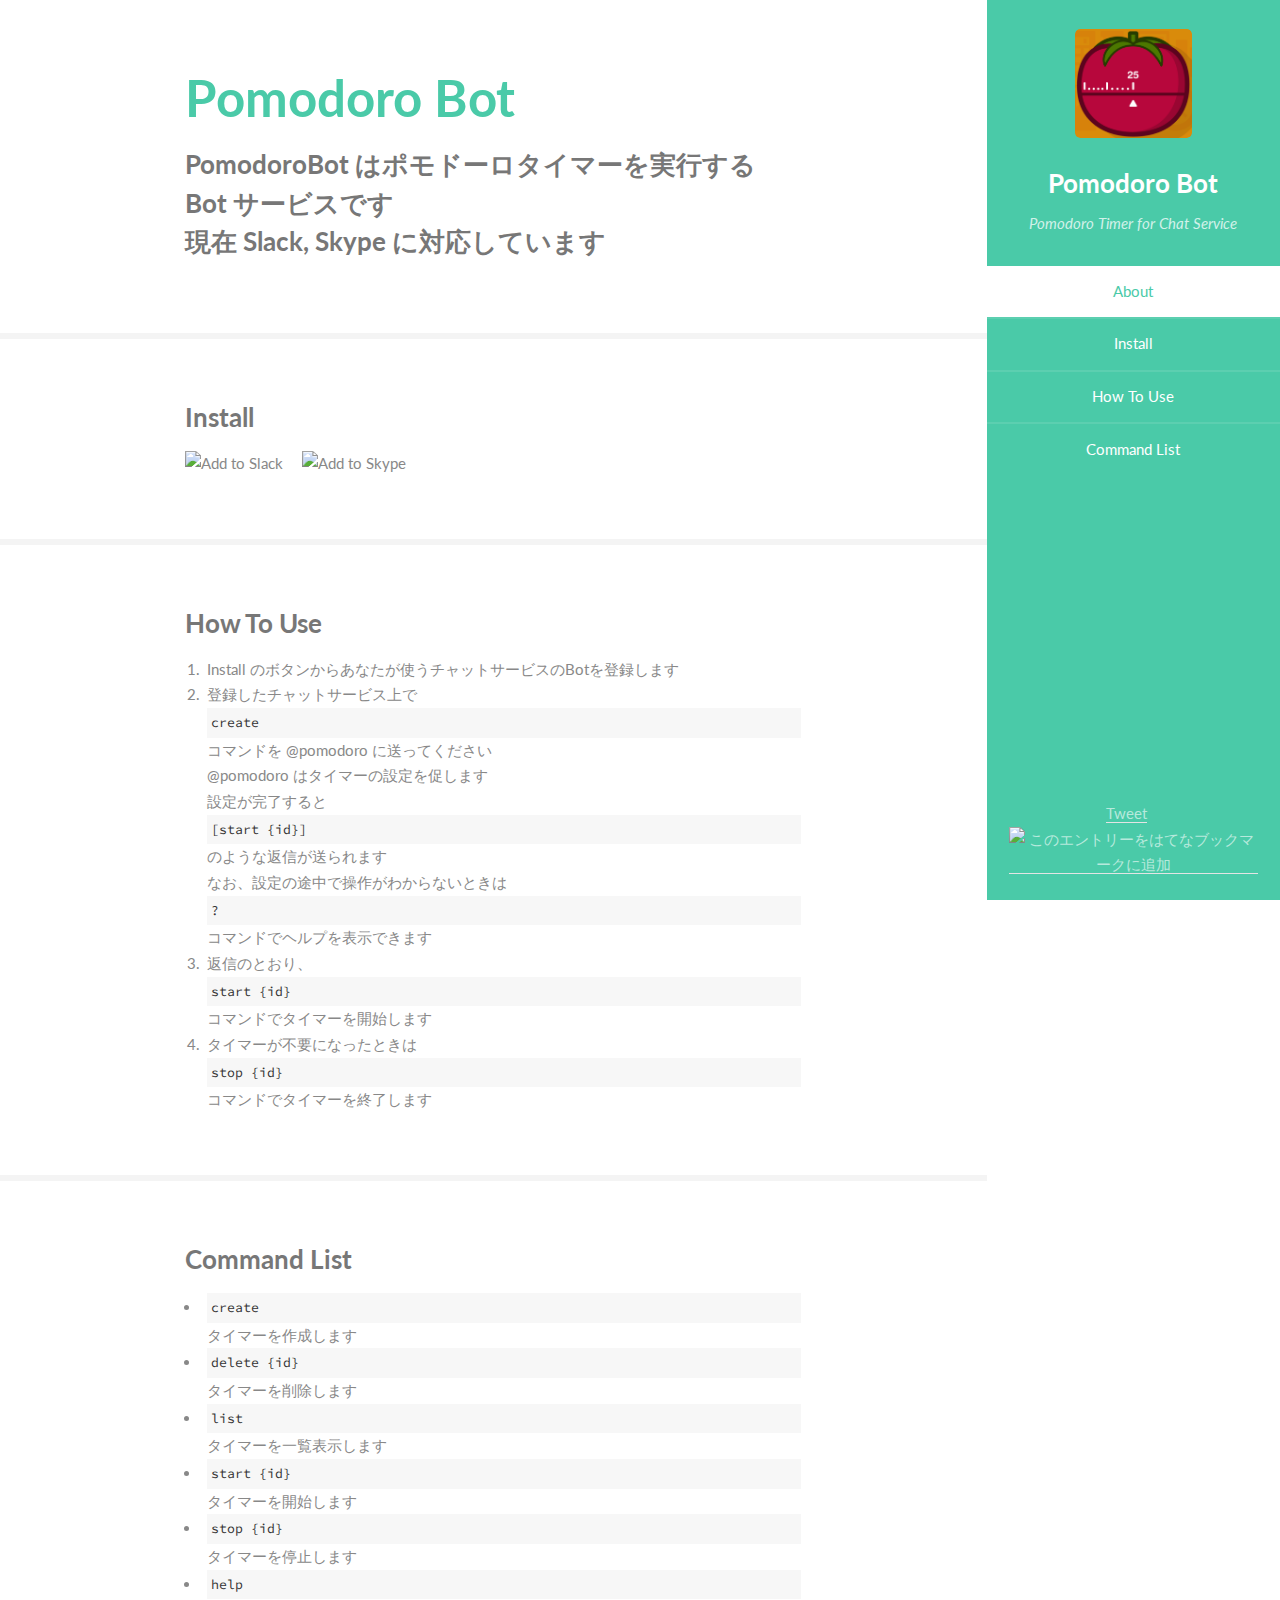
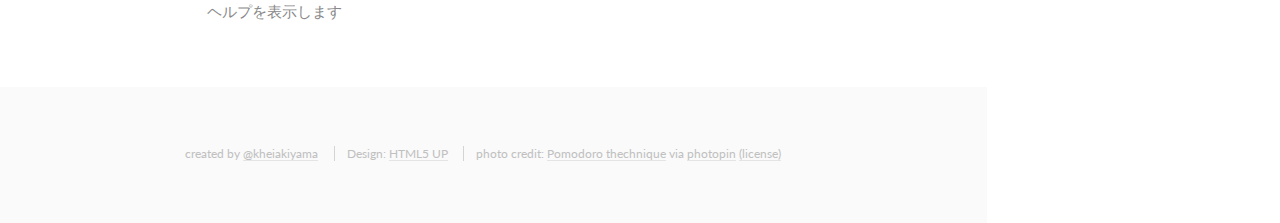
==== index.htm @ 01a27343 "GitHubPage でサービスのホスティングができるようにした" ====
﻿<!DOCTYPE HTML>
<!--
    Read Only by HTML5 UP
    html5up.net | @n33co
    Free for personal and commercial use under the CCA 3.0 license (html5up.net/license)
-->
<html>
<head>
    <title>Pomodoro Bot</title>
    <meta charset="utf-8" />
    <meta name="viewport" content="width=device-width, initial-scale=1" />
    <!--[if lte IE 8]><script src="assets/js/ie/html5shiv.js"></script><![endif]-->
    <link rel="stylesheet" href="assets/css/main.css" />
    <!--[if lte IE 8]><link rel="stylesheet" href="assets/css/ie8.css" /><![endif]-->
</head>
<body>

    <!-- Header -->
    <section id="header">
        <header>
            <span class="image avatar"><img src="assets/images/pomodoro-logo.png" alt="" /></span>
            <h1 id="logo"><a href="#">Pomodoro Bot</a></h1>
            <p>Pomodoro Timer for Chat Service</p>
        </header>
        <nav id="nav">
            <ul>
                <li><a href="#one" class="active">About</a></li>
                <li><a href="#two">Install</a></li>
                <li><a href="#three">How To Use</a></li>
                <li><a href="#four">Command List</a></li>
            </ul>
        </nav>
        <footer>
            <ul class="icons">
                <li><a class="twitter-share-button" href="https://twitter.com/share" data-dnt="true">Tweet</a></li>
                <li><a href="http://b.hatena.ne.jp/entry/https://pomodorobot.azurewebsites.net" class="hatena-bookmark-button" data-hatena-bookmark-title="PomodoroBot" data-hatena-bookmark-layout="standard-noballoon" data-hatena-bookmark-lang="ja" title="このエントリーをはてなブックマークに追加"><img src="https://b.st-hatena.com/images/entry-button/button-only@2x.png" alt="このエントリーをはてなブックマークに追加" width="20" height="20" style="border: none;" /></a><script type="text/javascript" src="https://b.st-hatena.com/js/bookmark_button.js" charset="utf-8" async="async"></script></li>
            </ul>
        </footer>
    </section>

    <!-- Wrapper -->
    <div id="wrapper">

        <!-- Main -->
        <div id="main">

            <section id="one">
                <div class="container">
                    <header class="major">
                        <h2>Pomodoro Bot</h2>
                        <p>
                            PomodoroBot はポモドーロタイマーを実行する Bot サービスです<br />
                            現在 Slack, Skype に対応しています
                        </p>
                    </header>
                </div>
            </section>

            <section id="two">
                <div class="container">
                    <h3>Install</h3>
                    <ul id="bots" class="icons">
                        <li><a href="https://slack.com/oauth/authorize?scope=incoming-webhook,bot&client_id=11135465285.38793416167"><img id="slack_button" alt="Add to Slack" height="40" width="139" src="https://platform.slack-edge.com/img/add_to_slack.png" srcset="https://platform.slack-edge.com/img/add_to_slack.png 1x, https://platform.slack-edge.com/img/add_to_slack@2x.png 2x" /></a></li>
                        <li><a href="https://join.skype.com/bot/8885f71b-06c6-40ee-bc59-6ccdcfa93bd6" target="_blank"><img id="skype_button" alt="Add to Skype" src="https://dev.botframework.com/Client/Images/Add-To-Skype-Buttons.png"></a></li>
                    </ul>
                </div>
             </section>
                    
            <section id="three">
                <div class="container">
                    <h3>How To Use</h3>
                    <ol>
                        <li>
                            Install のボタンからあなたが使うチャットサービスのBotを登録します<br />
                        </li>
                        <li>
                            登録したチャットサービス上で <pre>create</pre> コマンドを @pomodoro に送ってください<br />
                            @pomodoro はタイマーの設定を促します<br />
                            設定が完了すると<pre>[start {id}]</pre>のような返信が送られます<br />
                            なお、設定の途中で操作がわからないときは <pre>?</pre> コマンドでヘルプを表示できます<br />
                        </li>
                        <li>
                            返信のとおり、<pre>start {id}</pre>コマンドでタイマーを開始します<br />
                        </li>
                        <li>
                            タイマーが不要になったときは <pre>stop {id}</pre>コマンドでタイマーを終了します<br />
                        </li>
                    </ol>
                </div>
            </section>

                <section id="four">
                    <div class="container">
                        <h3>Command List</h3>
                        <ul>
                            <li>
                                <pre>create</pre>タイマーを作成します<br />
                            </li>
                            <li>
                                <pre>delete {id}</pre>タイマーを削除します<br />
                            </li>
                            <li>
                                <pre>list</pre>タイマーを一覧表示します<br />
                            </li>
                            <li>
                                <pre>start {id}</pre>タイマーを開始します<br />
                            </li>
                            <li>
                                <pre>stop {id}</pre>タイマーを停止します<br />
                            </li>
                            <li>
                                <pre>help</pre>ヘルプを表示します<br />
                            </li>
                        </ul>
                    </div>
                </section>
            </div>

            <!-- Footer -->
            <section id="footer">
                <div class="container">
                    <ul class="copyright">
                        <li>created by <a href="https://twitter.com/kheiakiyama" target="_blank">@kheiakiyama</a></li>
                        <li>Design: <a href="http://html5up.net">HTML5 UP</a></li>
                        <li>photo credit: <a href="http://www.flickr.com/photos/98710001@N06/14652166615">Pomodoro thechnique</a> via <a href="http://photopin.com">photopin</a> <a href="https://creativecommons.org/licenses/by-nc-sa/2.0/">(license)</a></li>
                    </ul>
                </div>
            </section>

        </div>
    <div id="fb-root"></div>
    <!-- Scripts -->
    <script src="assets/js/jquery.min.js"></script>
    <script src="assets/js/jquery.scrollzer.min.js"></script>
    <script src="assets/js/jquery.scrolly.min.js"></script>
    <script src="assets/js/skel.min.js"></script>
    <script src="assets/js/util.js"></script>
    <!--[if lte IE 8]><script src="assets/js/ie/respond.min.js"></script><![endif]-->
    <script src="assets/js/main.js"></script>
    <script>
window.twttr=(function(d,s,id){var js,fjs=d.getElementsByTagName(s)[0],t=window.twttr||{};if(d.getElementById(id))return;js=d.createElement(s);js.id=id;js.src="https://platform.twitter.com/widgets.js";fjs.parentNode.insertBefore(js,fjs);t._e=[];t.ready=function(f){t._e.push(f);};return t;}(document,"script","twitter-wjs"));
    </script>
</body>
</html>
---- assets/css/main.css ----
@import url("font-awesome.min.css");
@import url("http://fonts.googleapis.com/css?family=Lato:400,400italic,700,700italic|Source+Code+Pro:400");

/*
	Read Only by HTML5 UP
	html5up.net | @n33co
	Free for personal and commercial use under the CCA 3.0 license (html5up.net/license)
*/

/* Reset */

	html, body, div, span, applet, object, iframe, h1, h2, h3, h4, h5, h6, p, blockquote, pre, a, abbr, acronym, address, big, cite, code, del, dfn, em, img, ins, kbd, q, s, samp, small, strike, strong, sub, sup, tt, var, b, u, i, center, dl, dt, dd, ol, ul, li, fieldset, form, label, legend, table, caption, tbody, tfoot, thead, tr, th, td, article, aside, canvas, details, embed, figure, figcaption, footer, header, hgroup, menu, nav, output, ruby, section, summary, time, mark, audio, video {
		margin: 0;
		padding: 0;
		border: 0;
		font-size: 100%;
		font: inherit;
		vertical-align: baseline;
	}

	article, aside, details, figcaption, figure, footer, header, hgroup, menu, nav, section {
		display: block;
	}

	body {
		line-height: 1;
	}

	ol, ul {
		list-style: none;
	}

	blockquote, q {
		quotes: none;
	}

	blockquote:before, blockquote:after, q:before, q:after {
		content: '';
		content: none;
	}

	table {
		border-collapse: collapse;
		border-spacing: 0;
	}

	body {
		-webkit-text-size-adjust: none;
	}

/* Box Model */

	*, *:before, *:after {
		-moz-box-sizing: border-box;
		-webkit-box-sizing: border-box;
		box-sizing: border-box;
	}

/* Containers */

	.container {
		margin-left: auto;
		margin-right: auto;
	}

	.container.\31 25\25 {
		width: 100%;
		max-width: 56.25em;
		min-width: 45em;
	}

	.container.\37 5\25 {
		width: 33.75em;
	}

	.container.\35 0\25 {
		width: 22.5em;
	}

	.container.\32 5\25 {
		width: 11.25em;
	}

	.container {
		width: 45em;
	}

	@media screen and (max-width: 1680px) {

		.container.\31 25\25 {
			width: 100%;
			max-width: 56.25em;
			min-width: 45em;
		}

		.container.\37 5\25 {
			width: 33.75em;
		}

		.container.\35 0\25 {
			width: 22.5em;
		}

		.container.\32 5\25 {
			width: 11.25em;
		}

		.container {
			width: 45em;
		}

	}

	@media screen and (max-width: 1280px) {

		.container.\31 25\25 {
			width: 100%;
			max-width: 52.5em;
			min-width: 42em;
		}

		.container.\37 5\25 {
			width: 31.5em;
		}

		.container.\35 0\25 {
			width: 21em;
		}

		.container.\32 5\25 {
			width: 10.5em;
		}

		.container {
			width: 42em;
		}

	}

	@media screen and (max-width: 1024px) {

		.container.\31 25\25 {
			width: 100%;
			max-width: 106.25%;
			min-width: 85%;
		}

		.container.\37 5\25 {
			width: 63.75%;
		}

		.container.\35 0\25 {
			width: 42.5%;
		}

		.container.\32 5\25 {
			width: 21.25%;
		}

		.container {
			width: 85% !important;
		}

	}

	@media screen and (max-width: 736px) {

		.container.\31 25\25 {
			width: 100%;
			max-width: 112.5%;
			min-width: 90%;
		}

		.container.\37 5\25 {
			width: 67.5%;
		}

		.container.\35 0\25 {
			width: 45%;
		}

		.container.\32 5\25 {
			width: 22.5%;
		}

		.container {
			width: 90% !important;
		}

	}

	@media screen and (max-width: 480px) {

		.container.\31 25\25 {
			width: 100%;
			max-width: 112.5%;
			min-width: 90%;
		}

		.container.\37 5\25 {
			width: 67.5%;
		}

		.container.\35 0\25 {
			width: 45%;
		}

		.container.\32 5\25 {
			width: 22.5%;
		}

		.container {
			width: 90% !important;
		}

	}

/* Grid */

	.row {
		border-bottom: solid 1px transparent;
		-moz-box-sizing: border-box;
		-webkit-box-sizing: border-box;
		box-sizing: border-box;
	}

	.row > * {
		float: left;
		-moz-box-sizing: border-box;
		-webkit-box-sizing: border-box;
		box-sizing: border-box;
	}

	.row:after, .row:before {
		content: '';
		display: block;
		clear: both;
		height: 0;
	}

	.row.uniform > * > :first-child {
		margin-top: 0;
	}

	.row.uniform > * > :last-child {
		margin-bottom: 0;
	}

	.row.\30 \25 > * {
		padding: 0 0 0 0em;
	}

	.row.\30 \25 {
		margin: 0 0 -1px 0em;
	}

	.row.uniform.\30 \25 > * {
		padding: 0em 0 0 0em;
	}

	.row.uniform.\30 \25 {
		margin: 0em 0 -1px 0em;
	}

	.row > * {
		padding: 0 0 0 2em;
	}

	.row {
		margin: 0 0 -1px -2em;
	}

	.row.uniform > * {
		padding: 2em 0 0 2em;
	}

	.row.uniform {
		margin: -2em 0 -1px -2em;
	}

	.row.\32 00\25 > * {
		padding: 0 0 0 4em;
	}

	.row.\32 00\25 {
		margin: 0 0 -1px -4em;
	}

	.row.uniform.\32 00\25 > * {
		padding: 4em 0 0 4em;
	}

	.row.uniform.\32 00\25 {
		margin: -4em 0 -1px -4em;
	}

	.row.\31 50\25 > * {
		padding: 0 0 0 3em;
	}

	.row.\31 50\25 {
		margin: 0 0 -1px -3em;
	}

	.row.uniform.\31 50\25 > * {
		padding: 3em 0 0 3em;
	}

	.row.uniform.\31 50\25 {
		margin: -3em 0 -1px -3em;
	}

	.row.\35 0\25 > * {
		padding: 0 0 0 1em;
	}

	.row.\35 0\25 {
		margin: 0 0 -1px -1em;
	}

	.row.uniform.\35 0\25 > * {
		padding: 1em 0 0 1em;
	}

	.row.uniform.\35 0\25 {
		margin: -1em 0 -1px -1em;
	}

	.row.\32 5\25 > * {
		padding: 0 0 0 0.5em;
	}

	.row.\32 5\25 {
		margin: 0 0 -1px -0.5em;
	}

	.row.uniform.\32 5\25 > * {
		padding: 0.5em 0 0 0.5em;
	}

	.row.uniform.\32 5\25 {
		margin: -0.5em 0 -1px -0.5em;
	}

	.\31 2u, .\31 2u\24 {
		width: 100%;
		clear: none;
		margin-left: 0;
	}

	.\31 1u, .\31 1u\24 {
		width: 91.6666666667%;
		clear: none;
		margin-left: 0;
	}

	.\31 0u, .\31 0u\24 {
		width: 83.3333333333%;
		clear: none;
		margin-left: 0;
	}

	.\39 u, .\39 u\24 {
		width: 75%;
		clear: none;
		margin-left: 0;
	}

	.\38 u, .\38 u\24 {
		width: 66.6666666667%;
		clear: none;
		margin-left: 0;
	}

	.\37 u, .\37 u\24 {
		width: 58.3333333333%;
		clear: none;
		margin-left: 0;
	}

	.\36 u, .\36 u\24 {
		width: 50%;
		clear: none;
		margin-left: 0;
	}

	.\35 u, .\35 u\24 {
		width: 41.6666666667%;
		clear: none;
		margin-left: 0;
	}

	.\34 u, .\34 u\24 {
		width: 33.3333333333%;
		clear: none;
		margin-left: 0;
	}

	.\33 u, .\33 u\24 {
		width: 25%;
		clear: none;
		margin-left: 0;
	}

	.\32 u, .\32 u\24 {
		width: 16.6666666667%;
		clear: none;
		margin-left: 0;
	}

	.\31 u, .\31 u\24 {
		width: 8.3333333333%;
		clear: none;
		margin-left: 0;
	}

	.\31 2u\24 + *,
	.\31 1u\24 + *,
	.\31 0u\24 + *,
	.\39 u\24 + *,
	.\38 u\24 + *,
	.\37 u\24 + *,
	.\36 u\24 + *,
	.\35 u\24 + *,
	.\34 u\24 + *,
	.\33 u\24 + *,
	.\32 u\24 + *,
	.\31 u\24 + * {
		clear: left;
	}

	.\-11u {
		margin-left: 91.66667%;
	}

	.\-10u {
		margin-left: 83.33333%;
	}

	.\-9u {
		margin-left: 75%;
	}

	.\-8u {
		margin-left: 66.66667%;
	}

	.\-7u {
		margin-left: 58.33333%;
	}

	.\-6u {
		margin-left: 50%;
	}

	.\-5u {
		margin-left: 41.66667%;
	}

	.\-4u {
		margin-left: 33.33333%;
	}

	.\-3u {
		margin-left: 25%;
	}

	.\-2u {
		margin-left: 16.66667%;
	}

	.\-1u {
		margin-left: 8.33333%;
	}

	@media screen and (max-width: 1680px) {

		.row > * {
			padding: 0 0 0 2em;
		}

		.row {
			margin: 0 0 -1px -2em;
		}

		.row.uniform > * {
			padding: 2em 0 0 2em;
		}

		.row.uniform {
			margin: -2em 0 -1px -2em;
		}

		.row.\32 00\25 > * {
			padding: 0 0 0 4em;
		}

		.row.\32 00\25 {
			margin: 0 0 -1px -4em;
		}

		.row.uniform.\32 00\25 > * {
			padding: 4em 0 0 4em;
		}

		.row.uniform.\32 00\25 {
			margin: -4em 0 -1px -4em;
		}

		.row.\31 50\25 > * {
			padding: 0 0 0 3em;
		}

		.row.\31 50\25 {
			margin: 0 0 -1px -3em;
		}

		.row.uniform.\31 50\25 > * {
			padding: 3em 0 0 3em;
		}

		.row.uniform.\31 50\25 {
			margin: -3em 0 -1px -3em;
		}

		.row.\35 0\25 > * {
			padding: 0 0 0 1em;
		}

		.row.\35 0\25 {
			margin: 0 0 -1px -1em;
		}

		.row.uniform.\35 0\25 > * {
			padding: 1em 0 0 1em;
		}

		.row.uniform.\35 0\25 {
			margin: -1em 0 -1px -1em;
		}

		.row.\32 5\25 > * {
			padding: 0 0 0 0.5em;
		}

		.row.\32 5\25 {
			margin: 0 0 -1px -0.5em;
		}

		.row.uniform.\32 5\25 > * {
			padding: 0.5em 0 0 0.5em;
		}

		.row.uniform.\32 5\25 {
			margin: -0.5em 0 -1px -0.5em;
		}

		.\31 2u\28xlarge\29, .\31 2u\24\28xlarge\29 {
			width: 100%;
			clear: none;
			margin-left: 0;
		}

		.\31 1u\28xlarge\29, .\31 1u\24\28xlarge\29 {
			width: 91.6666666667%;
			clear: none;
			margin-left: 0;
		}

		.\31 0u\28xlarge\29, .\31 0u\24\28xlarge\29 {
			width: 83.3333333333%;
			clear: none;
			margin-left: 0;
		}

		.\39 u\28xlarge\29, .\39 u\24\28xlarge\29 {
			width: 75%;
			clear: none;
			margin-left: 0;
		}

		.\38 u\28xlarge\29, .\38 u\24\28xlarge\29 {
			width: 66.6666666667%;
			clear: none;
			margin-left: 0;
		}

		.\37 u\28xlarge\29, .\37 u\24\28xlarge\29 {
			width: 58.3333333333%;
			clear: none;
			margin-left: 0;
		}

		.\36 u\28xlarge\29, .\36 u\24\28xlarge\29 {
			width: 50%;
			clear: none;
			margin-left: 0;
		}

		.\35 u\28xlarge\29, .\35 u\24\28xlarge\29 {
			width: 41.6666666667%;
			clear: none;
			margin-left: 0;
		}

		.\34 u\28xlarge\29, .\34 u\24\28xlarge\29 {
			width: 33.3333333333%;
			clear: none;
			margin-left: 0;
		}

		.\33 u\28xlarge\29, .\33 u\24\28xlarge\29 {
			width: 25%;
			clear: none;
			margin-left: 0;
		}

		.\32 u\28xlarge\29, .\32 u\24\28xlarge\29 {
			width: 16.6666666667%;
			clear: none;
			margin-left: 0;
		}

		.\31 u\28xlarge\29, .\31 u\24\28xlarge\29 {
			width: 8.3333333333%;
			clear: none;
			margin-left: 0;
		}

		.\31 2u\24\28xlarge\29 + *,
		.\31 1u\24\28xlarge\29 + *,
		.\31 0u\24\28xlarge\29 + *,
		.\39 u\24\28xlarge\29 + *,
		.\38 u\24\28xlarge\29 + *,
		.\37 u\24\28xlarge\29 + *,
		.\36 u\24\28xlarge\29 + *,
		.\35 u\24\28xlarge\29 + *,
		.\34 u\24\28xlarge\29 + *,
		.\33 u\24\28xlarge\29 + *,
		.\32 u\24\28xlarge\29 + *,
		.\31 u\24\28xlarge\29 + * {
			clear: left;
		}

		.\-11u\28xlarge\29 {
			margin-left: 91.66667%;
		}

		.\-10u\28xlarge\29 {
			margin-left: 83.33333%;
		}

		.\-9u\28xlarge\29 {
			margin-left: 75%;
		}

		.\-8u\28xlarge\29 {
			margin-left: 66.66667%;
		}

		.\-7u\28xlarge\29 {
			margin-left: 58.33333%;
		}

		.\-6u\28xlarge\29 {
			margin-left: 50%;
		}

		.\-5u\28xlarge\29 {
			margin-left: 41.66667%;
		}

		.\-4u\28xlarge\29 {
			margin-left: 33.33333%;
		}

		.\-3u\28xlarge\29 {
			margin-left: 25%;
		}

		.\-2u\28xlarge\29 {
			margin-left: 16.66667%;
		}

		.\-1u\28xlarge\29 {
			margin-left: 8.33333%;
		}

	}

	@media screen and (max-width: 1280px) {

		.row > * {
			padding: 0 0 0 1.5em;
		}

		.row {
			margin: 0 0 -1px -1.5em;
		}

		.row.uniform > * {
			padding: 1.5em 0 0 1.5em;
		}

		.row.uniform {
			margin: -1.5em 0 -1px -1.5em;
		}

		.row.\32 00\25 > * {
			padding: 0 0 0 3em;
		}

		.row.\32 00\25 {
			margin: 0 0 -1px -3em;
		}

		.row.uniform.\32 00\25 > * {
			padding: 3em 0 0 3em;
		}

		.row.uniform.\32 00\25 {
			margin: -3em 0 -1px -3em;
		}

		.row.\31 50\25 > * {
			padding: 0 0 0 2.25em;
		}

		.row.\31 50\25 {
			margin: 0 0 -1px -2.25em;
		}

		.row.uniform.\31 50\25 > * {
			padding: 2.25em 0 0 2.25em;
		}

		.row.uniform.\31 50\25 {
			margin: -2.25em 0 -1px -2.25em;
		}

		.row.\35 0\25 > * {
			padding: 0 0 0 0.75em;
		}

		.row.\35 0\25 {
			margin: 0 0 -1px -0.75em;
		}

		.row.uniform.\35 0\25 > * {
			padding: 0.75em 0 0 0.75em;
		}

		.row.uniform.\35 0\25 {
			margin: -0.75em 0 -1px -0.75em;
		}

		.row.\32 5\25 > * {
			padding: 0 0 0 0.375em;
		}

		.row.\32 5\25 {
			margin: 0 0 -1px -0.375em;
		}

		.row.uniform.\32 5\25 > * {
			padding: 0.375em 0 0 0.375em;
		}

		.row.uniform.\32 5\25 {
			margin: -0.375em 0 -1px -0.375em;
		}

		.\31 2u\28large\29, .\31 2u\24\28large\29 {
			width: 100%;
			clear: none;
			margin-left: 0;
		}

		.\31 1u\28large\29, .\31 1u\24\28large\29 {
			width: 91.6666666667%;
			clear: none;
			margin-left: 0;
		}

		.\31 0u\28large\29, .\31 0u\24\28large\29 {
			width: 83.3333333333%;
			clear: none;
			margin-left: 0;
		}

		.\39 u\28large\29, .\39 u\24\28large\29 {
			width: 75%;
			clear: none;
			margin-left: 0;
		}

		.\38 u\28large\29, .\38 u\24\28large\29 {
			width: 66.6666666667%;
			clear: none;
			margin-left: 0;
		}

		.\37 u\28large\29, .\37 u\24\28large\29 {
			width: 58.3333333333%;
			clear: none;
			margin-left: 0;
		}

		.\36 u\28large\29, .\36 u\24\28large\29 {
			width: 50%;
			clear: none;
			margin-left: 0;
		}

		.\35 u\28large\29, .\35 u\24\28large\29 {
			width: 41.6666666667%;
			clear: none;
			margin-left: 0;
		}

		.\34 u\28large\29, .\34 u\24\28large\29 {
			width: 33.3333333333%;
			clear: none;
			margin-left: 0;
		}

		.\33 u\28large\29, .\33 u\24\28large\29 {
			width: 25%;
			clear: none;
			margin-left: 0;
		}

		.\32 u\28large\29, .\32 u\24\28large\29 {
			width: 16.6666666667%;
			clear: none;
			margin-left: 0;
		}

		.\31 u\28large\29, .\31 u\24\28large\29 {
			width: 8.3333333333%;
			clear: none;
			margin-left: 0;
		}

		.\31 2u\24\28large\29 + *,
		.\31 1u\24\28large\29 + *,
		.\31 0u\24\28large\29 + *,
		.\39 u\24\28large\29 + *,
		.\38 u\24\28large\29 + *,
		.\37 u\24\28large\29 + *,
		.\36 u\24\28large\29 + *,
		.\35 u\24\28large\29 + *,
		.\34 u\24\28large\29 + *,
		.\33 u\24\28large\29 + *,
		.\32 u\24\28large\29 + *,
		.\31 u\24\28large\29 + * {
			clear: left;
		}

		.\-11u\28large\29 {
			margin-left: 91.66667%;
		}

		.\-10u\28large\29 {
			margin-left: 83.33333%;
		}

		.\-9u\28large\29 {
			margin-left: 75%;
		}

		.\-8u\28large\29 {
			margin-left: 66.66667%;
		}

		.\-7u\28large\29 {
			margin-left: 58.33333%;
		}

		.\-6u\28large\29 {
			margin-left: 50%;
		}

		.\-5u\28large\29 {
			margin-left: 41.66667%;
		}

		.\-4u\28large\29 {
			margin-left: 33.33333%;
		}

		.\-3u\28large\29 {
			margin-left: 25%;
		}

		.\-2u\28large\29 {
			margin-left: 16.66667%;
		}

		.\-1u\28large\29 {
			margin-left: 8.33333%;
		}

	}

	@media screen and (max-width: 1024px) {

		.row > * {
			padding: 0 0 0 1.5em;
		}

		.row {
			margin: 0 0 -1px -1.5em;
		}

		.row.uniform > * {
			padding: 1.5em 0 0 1.5em;
		}

		.row.uniform {
			margin: -1.5em 0 -1px -1.5em;
		}

		.row.\32 00\25 > * {
			padding: 0 0 0 3em;
		}

		.row.\32 00\25 {
			margin: 0 0 -1px -3em;
		}

		.row.uniform.\32 00\25 > * {
			padding: 3em 0 0 3em;
		}

		.row.uniform.\32 00\25 {
			margin: -3em 0 -1px -3em;
		}

		.row.\31 50\25 > * {
			padding: 0 0 0 2.25em;
		}

		.row.\31 50\25 {
			margin: 0 0 -1px -2.25em;
		}

		.row.uniform.\31 50\25 > * {
			padding: 2.25em 0 0 2.25em;
		}

		.row.uniform.\31 50\25 {
			margin: -2.25em 0 -1px -2.25em;
		}

		.row.\35 0\25 > * {
			padding: 0 0 0 0.75em;
		}

		.row.\35 0\25 {
			margin: 0 0 -1px -0.75em;
		}

		.row.uniform.\35 0\25 > * {
			padding: 0.75em 0 0 0.75em;
		}

		.row.uniform.\35 0\25 {
			margin: -0.75em 0 -1px -0.75em;
		}

		.row.\32 5\25 > * {
			padding: 0 0 0 0.375em;
		}

		.row.\32 5\25 {
			margin: 0 0 -1px -0.375em;
		}

		.row.uniform.\32 5\25 > * {
			padding: 0.375em 0 0 0.375em;
		}

		.row.uniform.\32 5\25 {
			margin: -0.375em 0 -1px -0.375em;
		}

		.\31 2u\28medium\29, .\31 2u\24\28medium\29 {
			width: 100%;
			clear: none;
			margin-left: 0;
		}

		.\31 1u\28medium\29, .\31 1u\24\28medium\29 {
			width: 91.6666666667%;
			clear: none;
			margin-left: 0;
		}

		.\31 0u\28medium\29, .\31 0u\24\28medium\29 {
			width: 83.3333333333%;
			clear: none;
			margin-left: 0;
		}

		.\39 u\28medium\29, .\39 u\24\28medium\29 {
			width: 75%;
			clear: none;
			margin-left: 0;
		}

		.\38 u\28medium\29, .\38 u\24\28medium\29 {
			width: 66.6666666667%;
			clear: none;
			margin-left: 0;
		}

		.\37 u\28medium\29, .\37 u\24\28medium\29 {
			width: 58.3333333333%;
			clear: none;
			margin-left: 0;
		}

		.\36 u\28medium\29, .\36 u\24\28medium\29 {
			width: 50%;
			clear: none;
			margin-left: 0;
		}

		.\35 u\28medium\29, .\35 u\24\28medium\29 {
			width: 41.6666666667%;
			clear: none;
			margin-left: 0;
		}

		.\34 u\28medium\29, .\34 u\24\28medium\29 {
			width: 33.3333333333%;
			clear: none;
			margin-left: 0;
		}

		.\33 u\28medium\29, .\33 u\24\28medium\29 {
			width: 25%;
			clear: none;
			margin-left: 0;
		}

		.\32 u\28medium\29, .\32 u\24\28medium\29 {
			width: 16.6666666667%;
			clear: none;
			margin-left: 0;
		}

		.\31 u\28medium\29, .\31 u\24\28medium\29 {
			width: 8.3333333333%;
			clear: none;
			margin-left: 0;
		}

		.\31 2u\24\28medium\29 + *,
		.\31 1u\24\28medium\29 + *,
		.\31 0u\24\28medium\29 + *,
		.\39 u\24\28medium\29 + *,
		.\38 u\24\28medium\29 + *,
		.\37 u\24\28medium\29 + *,
		.\36 u\24\28medium\29 + *,
		.\35 u\24\28medium\29 + *,
		.\34 u\24\28medium\29 + *,
		.\33 u\24\28medium\29 + *,
		.\32 u\24\28medium\29 + *,
		.\31 u\24\28medium\29 + * {
			clear: left;
		}

		.\-11u\28medium\29 {
			margin-left: 91.66667%;
		}

		.\-10u\28medium\29 {
			margin-left: 83.33333%;
		}

		.\-9u\28medium\29 {
			margin-left: 75%;
		}

		.\-8u\28medium\29 {
			margin-left: 66.66667%;
		}

		.\-7u\28medium\29 {
			margin-left: 58.33333%;
		}

		.\-6u\28medium\29 {
			margin-left: 50%;
		}

		.\-5u\28medium\29 {
			margin-left: 41.66667%;
		}

		.\-4u\28medium\29 {
			margin-left: 33.33333%;
		}

		.\-3u\28medium\29 {
			margin-left: 25%;
		}

		.\-2u\28medium\29 {
			margin-left: 16.66667%;
		}

		.\-1u\28medium\29 {
			margin-left: 8.33333%;
		}

	}

	@media screen and (max-width: 736px) {

		.row > * {
			padding: 0 0 0 1.25em;
		}

		.row {
			margin: 0 0 -1px -1.25em;
		}

		.row.uniform > * {
			padding: 1.25em 0 0 1.25em;
		}

		.row.uniform {
			margin: -1.25em 0 -1px -1.25em;
		}

		.row.\32 00\25 > * {
			padding: 0 0 0 2.5em;
		}

		.row.\32 00\25 {
			margin: 0 0 -1px -2.5em;
		}

		.row.uniform.\32 00\25 > * {
			padding: 2.5em 0 0 2.5em;
		}

		.row.uniform.\32 00\25 {
			margin: -2.5em 0 -1px -2.5em;
		}

		.row.\31 50\25 > * {
			padding: 0 0 0 1.875em;
		}

		.row.\31 50\25 {
			margin: 0 0 -1px -1.875em;
		}

		.row.uniform.\31 50\25 > * {
			padding: 1.875em 0 0 1.875em;
		}

		.row.uniform.\31 50\25 {
			margin: -1.875em 0 -1px -1.875em;
		}

		.row.\35 0\25 > * {
			padding: 0 0 0 0.625em;
		}

		.row.\35 0\25 {
			margin: 0 0 -1px -0.625em;
		}

		.row.uniform.\35 0\25 > * {
			padding: 0.625em 0 0 0.625em;
		}

		.row.uniform.\35 0\25 {
			margin: -0.625em 0 -1px -0.625em;
		}

		.row.\32 5\25 > * {
			padding: 0 0 0 0.3125em;
		}

		.row.\32 5\25 {
			margin: 0 0 -1px -0.3125em;
		}

		.row.uniform.\32 5\25 > * {
			padding: 0.3125em 0 0 0.3125em;
		}

		.row.uniform.\32 5\25 {
			margin: -0.3125em 0 -1px -0.3125em;
		}

		.\31 2u\28small\29, .\31 2u\24\28small\29 {
			width: 100%;
			clear: none;
			margin-left: 0;
		}

		.\31 1u\28small\29, .\31 1u\24\28small\29 {
			width: 91.6666666667%;
			clear: none;
			margin-left: 0;
		}

		.\31 0u\28small\29, .\31 0u\24\28small\29 {
			width: 83.3333333333%;
			clear: none;
			margin-left: 0;
		}

		.\39 u\28small\29, .\39 u\24\28small\29 {
			width: 75%;
			clear: none;
			margin-left: 0;
		}

		.\38 u\28small\29, .\38 u\24\28small\29 {
			width: 66.6666666667%;
			clear: none;
			margin-left: 0;
		}

		.\37 u\28small\29, .\37 u\24\28small\29 {
			width: 58.3333333333%;
			clear: none;
			margin-left: 0;
		}

		.\36 u\28small\29, .\36 u\24\28small\29 {
			width: 50%;
			clear: none;
			margin-left: 0;
		}

		.\35 u\28small\29, .\35 u\24\28small\29 {
			width: 41.6666666667%;
			clear: none;
			margin-left: 0;
		}

		.\34 u\28small\29, .\34 u\24\28small\29 {
			width: 33.3333333333%;
			clear: none;
			margin-left: 0;
		}

		.\33 u\28small\29, .\33 u\24\28small\29 {
			width: 25%;
			clear: none;
			margin-left: 0;
		}

		.\32 u\28small\29, .\32 u\24\28small\29 {
			width: 16.6666666667%;
			clear: none;
			margin-left: 0;
		}

		.\31 u\28small\29, .\31 u\24\28small\29 {
			width: 8.3333333333%;
			clear: none;
			margin-left: 0;
		}

		.\31 2u\24\28small\29 + *,
		.\31 1u\24\28small\29 + *,
		.\31 0u\24\28small\29 + *,
		.\39 u\24\28small\29 + *,
		.\38 u\24\28small\29 + *,
		.\37 u\24\28small\29 + *,
		.\36 u\24\28small\29 + *,
		.\35 u\24\28small\29 + *,
		.\34 u\24\28small\29 + *,
		.\33 u\24\28small\29 + *,
		.\32 u\24\28small\29 + *,
		.\31 u\24\28small\29 + * {
			clear: left;
		}

		.\-11u\28small\29 {
			margin-left: 91.66667%;
		}

		.\-10u\28small\29 {
			margin-left: 83.33333%;
		}

		.\-9u\28small\29 {
			margin-left: 75%;
		}

		.\-8u\28small\29 {
			margin-left: 66.66667%;
		}

		.\-7u\28small\29 {
			margin-left: 58.33333%;
		}

		.\-6u\28small\29 {
			margin-left: 50%;
		}

		.\-5u\28small\29 {
			margin-left: 41.66667%;
		}

		.\-4u\28small\29 {
			margin-left: 33.33333%;
		}

		.\-3u\28small\29 {
			margin-left: 25%;
		}

		.\-2u\28small\29 {
			margin-left: 16.66667%;
		}

		.\-1u\28small\29 {
			margin-left: 8.33333%;
		}

	}

	@media screen and (max-width: 480px) {

		.row > * {
			padding: 0 0 0 1.25em;
		}

		.row {
			margin: 0 0 -1px -1.25em;
		}

		.row.uniform > * {
			padding: 1.25em 0 0 1.25em;
		}

		.row.uniform {
			margin: -1.25em 0 -1px -1.25em;
		}

		.row.\32 00\25 > * {
			padding: 0 0 0 2.5em;
		}

		.row.\32 00\25 {
			margin: 0 0 -1px -2.5em;
		}

		.row.uniform.\32 00\25 > * {
			padding: 2.5em 0 0 2.5em;
		}

		.row.uniform.\32 00\25 {
			margin: -2.5em 0 -1px -2.5em;
		}

		.row.\31 50\25 > * {
			padding: 0 0 0 1.875em;
		}

		.row.\31 50\25 {
			margin: 0 0 -1px -1.875em;
		}

		.row.uniform.\31 50\25 > * {
			padding: 1.875em 0 0 1.875em;
		}

		.row.uniform.\31 50\25 {
			margin: -1.875em 0 -1px -1.875em;
		}

		.row.\35 0\25 > * {
			padding: 0 0 0 0.625em;
		}

		.row.\35 0\25 {
			margin: 0 0 -1px -0.625em;
		}

		.row.uniform.\35 0\25 > * {
			padding: 0.625em 0 0 0.625em;
		}

		.row.uniform.\35 0\25 {
			margin: -0.625em 0 -1px -0.625em;
		}

		.row.\32 5\25 > * {
			padding: 0 0 0 0.3125em;
		}

		.row.\32 5\25 {
			margin: 0 0 -1px -0.3125em;
		}

		.row.uniform.\32 5\25 > * {
			padding: 0.3125em 0 0 0.3125em;
		}

		.row.uniform.\32 5\25 {
			margin: -0.3125em 0 -1px -0.3125em;
		}

		.\31 2u\28xsmall\29, .\31 2u\24\28xsmall\29 {
			width: 100%;
			clear: none;
			margin-left: 0;
		}

		.\31 1u\28xsmall\29, .\31 1u\24\28xsmall\29 {
			width: 91.6666666667%;
			clear: none;
			margin-left: 0;
		}

		.\31 0u\28xsmall\29, .\31 0u\24\28xsmall\29 {
			width: 83.3333333333%;
			clear: none;
			margin-left: 0;
		}

		.\39 u\28xsmall\29, .\39 u\24\28xsmall\29 {
			width: 75%;
			clear: none;
			margin-left: 0;
		}

		.\38 u\28xsmall\29, .\38 u\24\28xsmall\29 {
			width: 66.6666666667%;
			clear: none;
			margin-left: 0;
		}

		.\37 u\28xsmall\29, .\37 u\24\28xsmall\29 {
			width: 58.3333333333%;
			clear: none;
			margin-left: 0;
		}

		.\36 u\28xsmall\29, .\36 u\24\28xsmall\29 {
			width: 50%;
			clear: none;
			margin-left: 0;
		}

		.\35 u\28xsmall\29, .\35 u\24\28xsmall\29 {
			width: 41.6666666667%;
			clear: none;
			margin-left: 0;
		}

		.\34 u\28xsmall\29, .\34 u\24\28xsmall\29 {
			width: 33.3333333333%;
			clear: none;
			margin-left: 0;
		}

		.\33 u\28xsmall\29, .\33 u\24\28xsmall\29 {
			width: 25%;
			clear: none;
			margin-left: 0;
		}

		.\32 u\28xsmall\29, .\32 u\24\28xsmall\29 {
			width: 16.6666666667%;
			clear: none;
			margin-left: 0;
		}

		.\31 u\28xsmall\29, .\31 u\24\28xsmall\29 {
			width: 8.3333333333%;
			clear: none;
			margin-left: 0;
		}

		.\31 2u\24\28xsmall\29 + *,
		.\31 1u\24\28xsmall\29 + *,
		.\31 0u\24\28xsmall\29 + *,
		.\39 u\24\28xsmall\29 + *,
		.\38 u\24\28xsmall\29 + *,
		.\37 u\24\28xsmall\29 + *,
		.\36 u\24\28xsmall\29 + *,
		.\35 u\24\28xsmall\29 + *,
		.\34 u\24\28xsmall\29 + *,
		.\33 u\24\28xsmall\29 + *,
		.\32 u\24\28xsmall\29 + *,
		.\31 u\24\28xsmall\29 + * {
			clear: left;
		}

		.\-11u\28xsmall\29 {
			margin-left: 91.66667%;
		}

		.\-10u\28xsmall\29 {
			margin-left: 83.33333%;
		}

		.\-9u\28xsmall\29 {
			margin-left: 75%;
		}

		.\-8u\28xsmall\29 {
			margin-left: 66.66667%;
		}

		.\-7u\28xsmall\29 {
			margin-left: 58.33333%;
		}

		.\-6u\28xsmall\29 {
			margin-left: 50%;
		}

		.\-5u\28xsmall\29 {
			margin-left: 41.66667%;
		}

		.\-4u\28xsmall\29 {
			margin-left: 33.33333%;
		}

		.\-3u\28xsmall\29 {
			margin-left: 25%;
		}

		.\-2u\28xsmall\29 {
			margin-left: 16.66667%;
		}

		.\-1u\28xsmall\29 {
			margin-left: 8.33333%;
		}

	}

/* Basic */

	body {
		background: #fff;
	}

	body, input, select, textarea {
		color: #888;
		font-family: "Lato", sans-serif;
		font-size: 16pt;
		font-weight: 400;
		line-height: 1.75em;
	}

	a {
		-moz-transition: color 0.2s ease-in-out, border-color 0.2s ease-in-out;
		-webkit-transition: color 0.2s ease-in-out, border-color 0.2s ease-in-out;
		-ms-transition: color 0.2s ease-in-out, border-color 0.2s ease-in-out;
		transition: color 0.2s ease-in-out, border-color 0.2s ease-in-out;
		border-bottom: solid 1px #e4e4e4;
		color: inherit;
		text-decoration: none;
	}

		a:hover {
			border-bottom-color: transparent;
			color: #4acaa8 !important;
		}

	strong, b {
		color: #777;
		font-weight: 700;
	}

	em, i {
		font-style: italic;
	}

	p {
		margin: 0 0 2.25em 0;
	}

	h1, h2, h3, h4, h5, h6 {
		color: #777;
		font-weight: 700;
		line-height: 1em;
		margin: 0 0 0.5625em 0;
	}

		h1 a, h2 a, h3 a, h4 a, h5 a, h6 a {
			border: 0;
			color: inherit;
			text-decoration: none;
		}

	h2 {
		font-size: 2em;
		line-height: 1.5em;
	}

	h3 {
		font-size: 1.75em;
		line-height: 1.5em;
	}

	h4 {
		font-size: 1.25em;
		line-height: 1.5em;
	}

	h5 {
		font-size: 0.9em;
		line-height: 1.5em;
	}

	h6 {
		font-size: 0.7em;
		line-height: 1.5em;
	}

	sub {
		font-size: 0.8em;
		position: relative;
		top: 0.5em;
	}

	sup {
		font-size: 0.8em;
		position: relative;
		top: -0.5em;
	}

	hr {
		border: 0;
		border-bottom: solid 2px #f4f4f4;
		margin: 2.25em 0;
	}

		hr.major {
			margin: 3.375em 0;
		}

	blockquote {
		border-left: solid 8px #e4e4e4;
		font-style: italic;
		margin: 0 0 2.25em 0;
		padding: 0.5em 0 0.5em 2em;
	}

	code {
		background: #555;
		border-radius: 5px;
		color: #fff;
		font-family: "Source Code Pro", monospace;
		font-size: 0.9em;
		margin: 0 0.25em;
		padding: 0.25em 0.65em;
	}

	pre {
		font-family: "Source Code Pro", monospace;
		font-size: 0.9em;
        background-color: #f7f7f7;
        color: #333;
        padding: 2px 4px;
	}

		pre code {
			-webkit-overflow-scrolling: touch;
			display: block;
			line-height: 1.5em;
			overflow-x: auto;
			padding: 1em 1.5em;
		}

	.align-left {
		text-align: left;
	}

	.align-center {
		text-align: center;
	}

	.align-right {
		text-align: right;
	}

/* Section/Article */

	section.special, article.special {
		text-align: center;
	}

	header p {
		color: #aaa;
		position: relative;
		margin: 0 0 1.6875em 0;
	}

	header h2 + p {
		font-size: 1.25em;
		margin-top: -0.5em;
		line-height: 1.5em;
	}

	header h3 + p {
		font-size: 1.1em;
		margin-top: -0.35em;
		line-height: 1.5em;
	}

	header h4 + p,
	header h5 + p,
	header h6 + p {
		font-size: 0.9em;
		margin-top: -0.25em;
		line-height: 1.5em;
	}

	header.major h2 {
		color: #4acaa8;
		font-size: 3.5em;
	}

		header.major h2 + p {
			color: #777;
			font-size: 1.75em;
			font-weight: 700;
			margin-top: -0.75em;
		}

/* Form */

	form {
		margin: 0 0 2.25em 0;
	}

	label {
		color: #777;
		display: block;
		font-size: 0.9em;
		font-weight: 700;
		margin: 0 0 1.125em 0;
	}

	input::-moz-focus-inner {
		border: 0;
		padding: 0;
	}

	input[type="text"],
	input[type="password"],
	input[type="email"],
	select,
	textarea {
		-moz-appearance: none;
		-webkit-appearance: none;
		-ms-appearance: none;
		appearance: none;
		border-radius: 5px;
		border: none;
		border: solid 2px #e4e4e4;
		color: inherit;
		display: block;
		outline: 0;
		padding: 0 1em;
		text-decoration: none;
		width: 100%;
	}

		input[type="text"]:invalid,
		input[type="password"]:invalid,
		input[type="email"]:invalid,
		select:invalid,
		textarea:invalid {
			box-shadow: none;
		}

		input[type="text"]:focus,
		input[type="password"]:focus,
		input[type="email"]:focus,
		select:focus,
		textarea:focus {
			border-color: #4acaa8;
		}

	.select-wrapper {
		text-decoration: none;
		display: block;
		position: relative;
	}

		.select-wrapper:before {
			-moz-osx-font-smoothing: grayscale;
			-webkit-font-smoothing: antialiased;
			font-family: FontAwesome;
			font-style: normal;
			font-weight: normal;
			text-transform: none !important;
		}

		.select-wrapper:before {
			color: #e4e4e4;
			content: '\f078';
			display: block;
			height: 2.75em;
			line-height: 2.75em;
			pointer-events: none;
			position: absolute;
			right: 0;
			text-align: center;
			top: 0;
			width: 2.75em;
		}

		.select-wrapper select::-ms-expand {
			display: none;
		}

	input[type="text"],
	input[type="password"],
	input[type="email"],
	select {
		height: 2.75em;
	}

	textarea {
		padding: 0.75em 1em;
	}

	input[type="checkbox"],
	input[type="radio"] {
		-moz-appearance: none;
		-webkit-appearance: none;
		-ms-appearance: none;
		appearance: none;
		display: block;
		float: left;
		margin-right: -2em;
		opacity: 0;
		width: 1em;
		z-index: -1;
	}

		input[type="checkbox"] + label,
		input[type="radio"] + label {
			text-decoration: none;
			color: #888;
			cursor: pointer;
			display: inline-block;
			font-size: 1em;
			font-weight: 400;
			padding-left: 2.4em;
			padding-right: 0.75em;
			position: relative;
		}

			input[type="checkbox"] + label:before,
			input[type="radio"] + label:before {
				-moz-osx-font-smoothing: grayscale;
				-webkit-font-smoothing: antialiased;
				font-family: FontAwesome;
				font-style: normal;
				font-weight: normal;
				text-transform: none !important;
			}

			input[type="checkbox"] + label:before,
			input[type="radio"] + label:before {
				background: #fafafa;
				border-radius: 5px;
				border: solid 2px #e4e4e4;
				content: '';
				display: inline-block;
				height: 1.65em;
				left: 0;
				line-height: 1.58125em;
				position: absolute;
				text-align: center;
				top: 0;
				width: 1.65em;
			}

		input[type="checkbox"]:checked + label:before,
		input[type="radio"]:checked + label:before {
			background: #989898;
			border-color: #989898;
			color: #ffffff;
			content: '\f00c';
		}

		input[type="checkbox"]:focus + label:before,
		input[type="radio"]:focus + label:before {
			border-color: #4acaa8;
		}

	input[type="checkbox"] + label:before {
		border-radius: 5px;
	}

	input[type="radio"] + label:before {
		border-radius: 100%;
	}

	::-webkit-input-placeholder {
		color: #aaa !important;
		font-style: italic;
		opacity: 1.0;
	}

	:-moz-placeholder {
		color: #aaa !important;
		font-style: italic;
		opacity: 1.0;
	}

	::-moz-placeholder {
		color: #aaa !important;
		font-style: italic;
		opacity: 1.0;
	}

	:-ms-input-placeholder {
		color: #aaa !important;
		font-style: italic;
		opacity: 1.0;
	}

	.formerize-placeholder {
		color: #aaa !important;
		font-style: italic;
		opacity: 1.0;
	}

/* Box */

	.box {
		border-radius: 5px;
		border: solid 2px #e4e4e4;
		margin-bottom: 2.25em;
		padding: 1.5em;
	}

		.box > :last-child,
		.box > :last-child > :last-child,
		.box > :last-child > :last-child > :last-child {
			margin-bottom: 0;
		}

		.box.alt {
			border: 0;
			border-radius: 0;
			padding: 0;
		}

/* Icon */

	.icon {
		text-decoration: none;
		border-bottom: none;
		position: relative;
	}

		.icon:before {
			-moz-osx-font-smoothing: grayscale;
			-webkit-font-smoothing: antialiased;
			font-family: FontAwesome;
			font-style: normal;
			font-weight: normal;
			text-transform: none !important;
		}

		.icon > .label {
			display: none;
		}

/* Image */

	.image {
		border-radius: 5px;
		border: 0;
		display: inline-block;
		position: relative;
	}

		.image img {
			border-radius: 5px;
			display: block;
		}

		.image.left {
			float: left;
			margin: 0 2.5em 2em 0;
			top: 0.25em;
		}

		.image.right {
			float: right;
			margin: 0 0 2em 2.5em;
			top: 0.25em;
		}

		.image.fit {
			display: block;
			margin: 0 0 2.25em 0;
			width: 100%;
		}

			.image.fit img {
				display: block;
				width: 100%;
			}

		.image.avatar {
			overflow: hidden;
		}

			.image.avatar img {
				display: block;
				width: 100%;
			}

/* List */

	ol {
		list-style: decimal;
		margin: 0 0 2.25em 0;
		padding-left: 1.25em;
	}

		ol li {
			padding-left: 0.25em;
		}

	ul {
		list-style: disc;
		margin: 0 0 2.25em 0;
		padding-left: 1em;
	}

		ul li {
			padding-left: 0.5em;
		}

		ul.alt {
			list-style: none;
			padding-left: 0;
		}

			ul.alt li {
				border-top: solid 2px #f4f4f4;
				padding: 0.5em 0;
			}

				ul.alt li:first-child {
					border-top: 0;
					padding-top: 0;
				}

		ul.feature-icons {
			list-style: none;
			padding-left: 0;
		}

			ul.feature-icons li {
				text-decoration: none;
				display: inline-block;
				margin: 0 0 1.6875em 0;
				padding: 0.35em 0 0 3.5em;
				position: relative;
				vertical-align: top;
				width: 48%;
			}

				ul.feature-icons li:before {
					-moz-osx-font-smoothing: grayscale;
					-webkit-font-smoothing: antialiased;
					font-family: FontAwesome;
					font-style: normal;
					font-weight: normal;
					text-transform: none !important;
				}

				ul.feature-icons li:before {
					background: #4acaa8;
					border-radius: 100%;
					color: #ffffff;
					display: block;
					height: 2.5em;
					left: 0;
					line-height: 2.5em;
					position: absolute;
					text-align: center;
					top: 0;
					width: 2.5em;
				}

		ul.icons {
			cursor: default;
			list-style: none;
			padding-left: 0;
		}

			ul.icons li {
				display: inline-block;
				padding: 0 1em 0 0;
			}

				ul.icons li:last-child {
					padding-right: 0 !important;
				}

				ul.icons li .icon:before {
					font-size: 1.25em;
				}

		ul.actions {
			cursor: default;
			list-style: none;
			padding-left: 0;
		}

			ul.actions li {
				display: inline-block;
				padding: 0 1.125em 0 0;
				vertical-align: middle;
			}

				ul.actions li:last-child {
					padding-right: 0;
				}

			ul.actions.small li {
				padding: 0 0.5625em 0 0;
			}

			ul.actions.vertical li {
				display: block;
				padding: 1.125em 0 0 0;
			}

				ul.actions.vertical li:first-child {
					padding-top: 0;
				}

				ul.actions.vertical li > * {
					margin-bottom: 0;
				}

			ul.actions.vertical.small li {
				padding: 0.5625em 0 0 0;
			}

				ul.actions.vertical.small li:first-child {
					padding-top: 0;
				}

			ul.actions.fit {
				display: table;
				margin-left: -1.125em;
				padding: 0;
				table-layout: fixed;
				width: calc(100% + 1.125em);
			}

				ul.actions.fit li {
					display: table-cell;
					padding: 0 0 0 1.125em;
				}

					ul.actions.fit li > * {
						margin-bottom: 0;
					}

				ul.actions.fit.small {
					margin-left: -0.5625em;
					width: calc(100% + 0.5625em);
				}

					ul.actions.fit.small li {
						padding: 0 0 0 0.5625em;
					}

	dl {
		margin: 0 0 2.25em 0;
	}

/* Table */

	.table-wrapper {
		-webkit-overflow-scrolling: touch;
		overflow-x: auto;
	}

	table {
		margin: 0 0 2.25em 0;
		width: 100%;
	}

		table tbody tr {
			border: solid 2px #f4f4f4;
			border-left: 0;
			border-right: 0;
		}

			table tbody tr:nth-child(2n + 1) {
				background-color: #fafafa;
			}

		table td {
			padding: 0.75em 0.75em;
		}

		table th {
			color: #777;
			font-size: 0.9em;
			font-weight: 700;
			padding: 0 0.75em 0.75em 0.75em;
			text-align: left;
		}

		table thead {
			border-bottom: solid 4px #e4e4e4;
		}

		table tfoot {
			border-top: solid 4px #e4e4e4;
		}

		table.alt {
			border-collapse: separate;
		}

			table.alt tbody tr td {
				border: solid 2px #e4e4e4;
				border-left-width: 0;
				border-top-width: 0;
			}

				table.alt tbody tr td:first-child {
					border-left-width: 2px;
				}

			table.alt tbody tr:first-child td {
				border-top-width: 2px;
			}

			table.alt thead {
				border-bottom: 0;
			}

			table.alt tfoot {
				border-top: 0;
			}

/* Button */

	input[type="submit"],
	input[type="reset"],
	input[type="button"],
	.button {
		-moz-appearance: none;
		-webkit-appearance: none;
		-ms-appearance: none;
		appearance: none;
		-moz-transition: background-color 0.2s ease-in-out, color 0.2s ease-in-out;
		-webkit-transition: background-color 0.2s ease-in-out, color 0.2s ease-in-out;
		-ms-transition: background-color 0.2s ease-in-out, color 0.2s ease-in-out;
		transition: background-color 0.2s ease-in-out, color 0.2s ease-in-out;
		background-color: #989898;
		border-radius: 5px;
		border: 0;
		color: #ffffff !important;
		cursor: pointer;
		display: inline-block;
		font-weight: 700;
		height: 2.75em;
		line-height: 2.75em;
		padding: 0 1.5em;
		text-align: center;
		text-decoration: none;
		white-space: nowrap;
	}

		input[type="submit"]:hover,
		input[type="reset"]:hover,
		input[type="button"]:hover,
		.button:hover {
			background-color: #a5a5a5;
			color: #ffffff !important;
		}

		input[type="submit"]:active,
		input[type="reset"]:active,
		input[type="button"]:active,
		.button:active {
			background-color: #8b8b8b;
		}

		input[type="submit"].icon,
		input[type="reset"].icon,
		input[type="button"].icon,
		.button.icon {
			padding-left: 1.35em;
		}

			input[type="submit"].icon:before,
			input[type="reset"].icon:before,
			input[type="button"].icon:before,
			.button.icon:before {
				margin-right: 0.5em;
			}

		input[type="submit"].fit,
		input[type="reset"].fit,
		input[type="button"].fit,
		.button.fit {
			display: block;
			margin: 0 0 1.125em 0;
			width: 100%;
		}

		input[type="submit"].small,
		input[type="reset"].small,
		input[type="button"].small,
		.button.small {
			font-size: 0.8em;
		}

		input[type="submit"].big,
		input[type="reset"].big,
		input[type="button"].big,
		.button.big {
			font-size: 1.35em;
		}

		input[type="submit"].alt,
		input[type="reset"].alt,
		input[type="button"].alt,
		.button.alt {
			background-color: transparent;
			box-shadow: inset 0 0 0 2px #e4e4e4;
			color: #777 !important;
		}

			input[type="submit"].alt:hover,
			input[type="reset"].alt:hover,
			input[type="button"].alt:hover,
			.button.alt:hover {
				background-color: #f4f4f4;
				color: #777 !important;
			}

			input[type="submit"].alt:active,
			input[type="reset"].alt:active,
			input[type="button"].alt:active,
			.button.alt:active {
				background-color: #eaeaea;
			}

			input[type="submit"].alt.icon:before,
			input[type="reset"].alt.icon:before,
			input[type="button"].alt.icon:before,
			.button.alt.icon:before {
				color: #aaa;
			}

		input[type="submit"].special,
		input[type="reset"].special,
		input[type="button"].special,
		.button.special {
			background-color: #4acaa8;
			color: #ffffff !important;
		}

			input[type="submit"].special:hover,
			input[type="reset"].special:hover,
			input[type="button"].special:hover,
			.button.special:hover {
				background-color: #5ed0b1;
			}

			input[type="submit"].special:active,
			input[type="reset"].special:active,
			input[type="button"].special:active,
			.button.special:active {
				background-color: #39c29d;
			}

		input[type="submit"].disabled, input[type="submit"]:disabled,
		input[type="reset"].disabled,
		input[type="reset"]:disabled,
		input[type="button"].disabled,
		input[type="button"]:disabled,
		.button.disabled,
		.button:disabled {
			background-color: #888 !important;
			box-shadow: inset 0 -0.15em 0 0 rgba(0, 0, 0, 0.15);
			color: #fff !important;
			cursor: default;
			opacity: 0.25;
		}

        #slack_button {
            height: 30px;
            width: 104.25px;
        }

        #skype_button {
            height: 25px;
            width: 112px;
        }

        #bots a {
            border: none;
        }

/* Features */

	.features article {
		border-top: solid 3px #f4f4f4;
		margin-bottom: 2.25em;
		padding-top: 2.25em;
	}

		.features article:first-child {
			border-top: 0;
			padding-top: 0;
		}

		.features article .image {
			display: inline-block;
			padding-right: 2.5em;
			vertical-align: middle;
			width: 48%;
		}

			.features article .image img {
				display: block;
				width: 100%;
			}

		.features article .inner {
			display: inline-block;
			vertical-align: middle;
			width: 50%;
		}

			.features article .inner > :last-child {
				margin-bottom: 0;
			}

/* Header */

	#header {
		background: #4acaa8;
		color: #d1f1e9;
		height: 100%;
		position: fixed;
		text-align: center;
		top: 0;
		width: 23em;
		right: 0;
	}

		#header h1, #header h2, #header h3, #header h4, #header h5, #header h6 {
			color: #ffffff;
		}

			#header h1 a, #header h2 a, #header h3 a, #header h4 a, #header h5 a, #header h6 a {
				color: #ffffff;
			}

		#header header p {
			color: #b6e9dc;
		}

		#header a {
			color: #d1f1e9;
		}

			#header a:hover {
				color: #ffffff !important;
			}

		#header > header {
			padding: 3em;
		}

			#header > header .avatar {
				display: block;
				margin: 0 auto 2.25em auto;
				width: 8em;
			}

			#header > header h1 {
				font-size: 1.75em;
				margin: 0;
			}

			#header > header p {
				color: #d1f1e9;
				font-style: italic;
				margin: 1em 0 0 0;
			}

		#header > footer {
			bottom: 0;
			left: 0;
			padding: 2em;
			position: absolute;
			width: 100%;
		}

			#header > footer .icons {
				margin: 0;
			}

				#header > footer .icons li a {
					color: #b6e9dc;
				}

		#header > nav ul {
			list-style: none;
			margin: 0;
			padding: 0;
		}

			#header > nav ul li {
				border-top: solid 2px #5ccfb0;
				display: block;
				padding: 0;
			}

				#header > nav ul li a {
					-moz-transition: none;
					-webkit-transition: none;
					-ms-transition: none;
					transition: none;
					border: 0;
					color: #ffffff !important;
					display: block;
					padding: 0.85em 0;
					text-decoration: none;
				}

					#header > nav ul li a.active {
						background: #fff;
						color: #4acaa8 !important;
					}

				#header > nav ul li:first-child {
					border-top: 0;
				}

/* Wrapper */

	#wrapper {
		background: #fff;
		padding-right: 23em;
	}

/* Main */

	#main > section {
		border-top: solid 6px #f4f4f4;
	}

		#main > section > .container {
			padding: 6em 0 4em 0;
		}

		#main > section:first-child {
			border-top: 0;
		}

/* Footer */

	#footer {
		background: #fafafa;
		border-top: 0;
		color: #c0c0c0;
		overflow: hidden;
		padding: 4em 0 2em 0;
	}

		#footer .copyright {
			line-height: 1em;
			list-style: none;
			padding: 0;
		}

			#footer .copyright li {
				border-left: solid 1px #d4d4d4;
				display: inline-block;
				font-size: 0.8em;
				margin-left: 1em;
				padding-left: 1em;
			}

				#footer .copyright li:first-child {
					border-left: 0;
					margin-left: 0;
					padding-left: 0;
				}

				#footer .copyright li a {
					color: inherit;
				}

/* XLarge */

	@media screen and (max-width: 1680px) {

		/* Basic */

			body, input, select, textarea {
				font-size: 13pt;
			}

		/* Header */

			#header {
				width: 21em;
			}

				#header > header {
					padding: 2em;
				}

				#header > footer {
					padding: 1.5em;
				}

		/* Wrapper */

			#wrapper {
				padding-right: 21em;
			}

		/* Main */

			#main > section > .container {
				padding: 4em 0 2em 0;
			}

	}

/* Large */

	@media screen and (max-width: 1280px) {

		/* Basic */

			body, input, select, textarea {
				font-size: 11pt;
			}

		/* Header */

			#header {
				width: 20em;
			}

		/* Wrapper */

			#wrapper {
				padding-right: 20em;
			}

	}

/* Medium */

	#titleBar {
		display: none;
	}

	@media screen and (max-width: 1024px) {

		/* Basic */

			html, body {
				overflow-x: hidden;
			}

			body, input, select, textarea {
				font-size: 12pt;
			}

		/* Image */

			.image.left, .image.right {
				max-width: 40%;
			}

				.image.left img, .image.right img {
					width: 100%;
				}

		/* Header */

			#header {
				-moz-backface-visibility: hidden;
				-webkit-backface-visibility: hidden;
				-ms-backface-visibility: hidden;
				backface-visibility: hidden;
				-moz-transition: -moz-transform 0.5s ease;
				-webkit-transition: -webkit-transform 0.5s ease;
				-ms-transition: -ms-transform 0.5s ease;
				transition: transform 0.5s ease;
				display: block;
				height: 100%;
				overflow-y: auto;
				position: fixed;
				top: 0;
				width: 23em;
				z-index: 10002;
				-moz-transform: translateX(23em);
				-webkit-transform: translateX(23em);
				-ms-transform: translateX(23em);
				transform: translateX(23em);
				right: 0;
			}

				#header > footer {
					bottom: auto;
					left: auto;
					margin: 1em 0 0 0;
					position: relative;
					right: auto;
					top: auto;
				}

		/* Wrapper */

			#wrapper {
				-moz-backface-visibility: hidden;
				-webkit-backface-visibility: hidden;
				-ms-backface-visibility: hidden;
				backface-visibility: hidden;
				-moz-transition: -moz-transform 0.5s ease;
				-webkit-transition: -webkit-transform 0.5s ease;
				-ms-transition: -ms-transform 0.5s ease;
				transition: transform 0.5s ease;
				padding: 44px 0 1px 0;
			}

		/* One */

			#one:before {
				height: 10em;
			}

		/* Off-Canvas Navigation */

			#titleBar {
				-moz-backface-visibility: hidden;
				-webkit-backface-visibility: hidden;
				-ms-backface-visibility: hidden;
				backface-visibility: hidden;
				-moz-transition: -moz-transform 0.5s ease;
				-webkit-transition: -webkit-transform 0.5s ease;
				-ms-transition: -ms-transform 0.5s ease;
				transition: transform 0.5s ease;
				display: block;
				height: 44px;
				left: 0;
				position: fixed;
				top: 0;
				width: 100%;
				z-index: 10001;
				background: #222;
				color: #fff;
				min-width: 320px;
			}

				#titleBar .title {
					color: #fff;
					display: block;
					font-weight: 700;
					height: 44px;
					line-height: 44px;
					padding: 0 1em;
					width: 100%;
					text-align: left;
				}

					#titleBar .title a {
						border: 0;
						text-decoration: none;
					}

				#titleBar .toggle {
					text-decoration: none;
					height: 4em;
					position: absolute;
					top: 0;
					width: 6em;
					border: 0;
					outline: 0;
					right: 0;
				}

					#titleBar .toggle:before {
						-moz-osx-font-smoothing: grayscale;
						-webkit-font-smoothing: antialiased;
						font-family: FontAwesome;
						font-style: normal;
						font-weight: normal;
						text-transform: none !important;
					}

					#titleBar .toggle:before {
						background: #4acaa8;
						color: #ffffff;
						content: '\f0c9';
						display: block;
						font-size: 18px;
						height: 44px;
						line-height: 44px;
						position: absolute;
						text-align: center;
						top: 0;
						width: 64px;
						right: 0;
					}

			body.header-visible #wrapper, body.header-visible #titleBar {
				-moz-transform: translateX(-23em);
				-webkit-transform: translateX(-23em);
				-ms-transform: translateX(-23em);
				transform: translateX(-23em);
			}

			body.header-visible #header {
				-moz-transform: translateX(0);
				-webkit-transform: translateX(0);
				-ms-transform: translateX(0);
				transform: translateX(0);
			}

	}

/* Small */

	@media screen and (max-width: 736px) {

		/* Basic */

			body, input, select, textarea {
				font-size: 12pt;
			}

			h1 br, h2 br, h3 br, h4 br, h5 br, h6 br {
				display: none;
			}

			h2 {
				font-size: 1.75em;
			}

			h3 {
				font-size: 1.5em;
			}

			h4 {
				font-size: 1em;
			}

		/* Image */

			.image.left {
				margin: 0 1.5em 1em 0;
			}

			.image.right {
				margin: 0 0 1em 1.5em;
			}

		/* Section/Article */

			header br {
				display: none;
			}

			header.major h2 {
				font-size: 2.5em;
			}

				header.major h2 + p {
					font-size: 1.5em;
				}

		/* Features */

			.features article .image {
				display: block;
				margin: 0 0 2.25em 0;
				padding-right: 0;
				width: 100%;
			}

			.features article .inner {
				display: block;
				width: 100%;
			}

		/* Header */

			#header {
				width: 17em;
				-moz-transform: translateX(17em);
				-webkit-transform: translateX(17em);
				-ms-transform: translateX(17em);
				transform: translateX(17em);
				right: 0;
			}

				#header > header {
					padding: 2em;
				}

					#header > header .avatar {
						margin: 0 auto 1.6875em auto;
						width: 6em;
					}

					#header > header h1 {
						font-size: 1.5em;
					}

					#header > header p {
						margin: 1em 0 0 0;
					}

				#header > footer {
					padding: 1.5em;
				}

		/* Main */

			#main > section > .container {
				padding: 2em 0 0 0;
			}

		/* One */

			#one:before {
				height: 7em;
			}

		/* Footer */

			#footer {
				text-align: center;
			}

				#footer .copyright li {
					border-left: 0;
					display: block;
					line-height: 1.75em;
					margin: 0.75em 0 0 0;
					padding-left: 0;
				}

					#footer .copyright li:first-child {
						margin-top: 0;
					}

		/* Off-Canvas Navigation */

			#titleBar .toggle {
				height: 4em;
				width: 6em;
			}

				#titleBar .toggle:before {
					font-size: 14px;
					width: 44px;
				}

			body.header-visible #wrapper, body.header-visible #titleBar {
				-moz-transform: translateX(-17em);
				-webkit-transform: translateX(-17em);
				-ms-transform: translateX(-17em);
				transform: translateX(-17em);
			}

	}

/* XSmall */

	@media screen and (max-width: 480px) {

		/* Basic */

			html, body {
				min-width: 320px;
			}

			body, input, select, textarea {
				font-size: 12pt;
			}

		/* List */

			ul.actions {
				margin: 0 0 2.25em 0;
			}

				ul.actions li {
					display: block;
					padding: 1.125em 0 0 0;
					text-align: center;
					width: 100%;
				}

					ul.actions li:first-child {
						padding-top: 0;
					}

					ul.actions li > * {
						width: 100%;
						margin: 0 !important;
					}

						ul.actions li > *.icon:before {
							margin-left: -2em;
						}

				ul.actions.small li {
					padding: 0.5625em 0 0 0;
				}

					ul.actions.small li:first-child {
						padding-top: 0;
					}

			ul.feature-icons li {
				display: block;
				width: 100%;
			}

		/* Button */

			input[type="submit"],
			input[type="reset"],
			input[type="button"],
			.button {
				padding: 0;
			}

	}
---- assets/css/ie8.css ----
/*
	Read Only by HTML5 UP
	html5up.net | @n33co
	Free for personal and commercial use under the CCA 3.0 license (html5up.net/license)
*/

/* Basic */

	code,
	input[type="text"],
	input[type="password"],
	input[type="email"],
	select,
	textarea,
	.box,
	.image,
	.image img,
	input[type="submit"],
	input[type="reset"],
	input[type="button"],
	.button {
		position: relative;
		-ms-behavior: url("assets/js/ie/PIE.htc");
	}

/* Form */

	input[type="text"],
	input[type="password"],
	input[type="email"],
	select {
		line-height: 2.75em;
	}

	input[type="checkbox"],
	input[type="radio"] {
		-moz-appearance: normal;
		-webkit-appearance: normal;
		-ms-appearance: normal;
		appearance: normal;
	}

		input[type="checkbox"] + label,
		input[type="radio"] + label {
			padding: 0 0 0 1.5em;
		}

			input[type="checkbox"] + label:before,
			input[type="radio"] + label:before {
				display: none;
			}

/* Button */

	input[type="submit"].alt,
	input[type="reset"].alt,
	input[type="button"].alt,
	.button.alt {
		border: solid 2px #e4e4e4;
	}
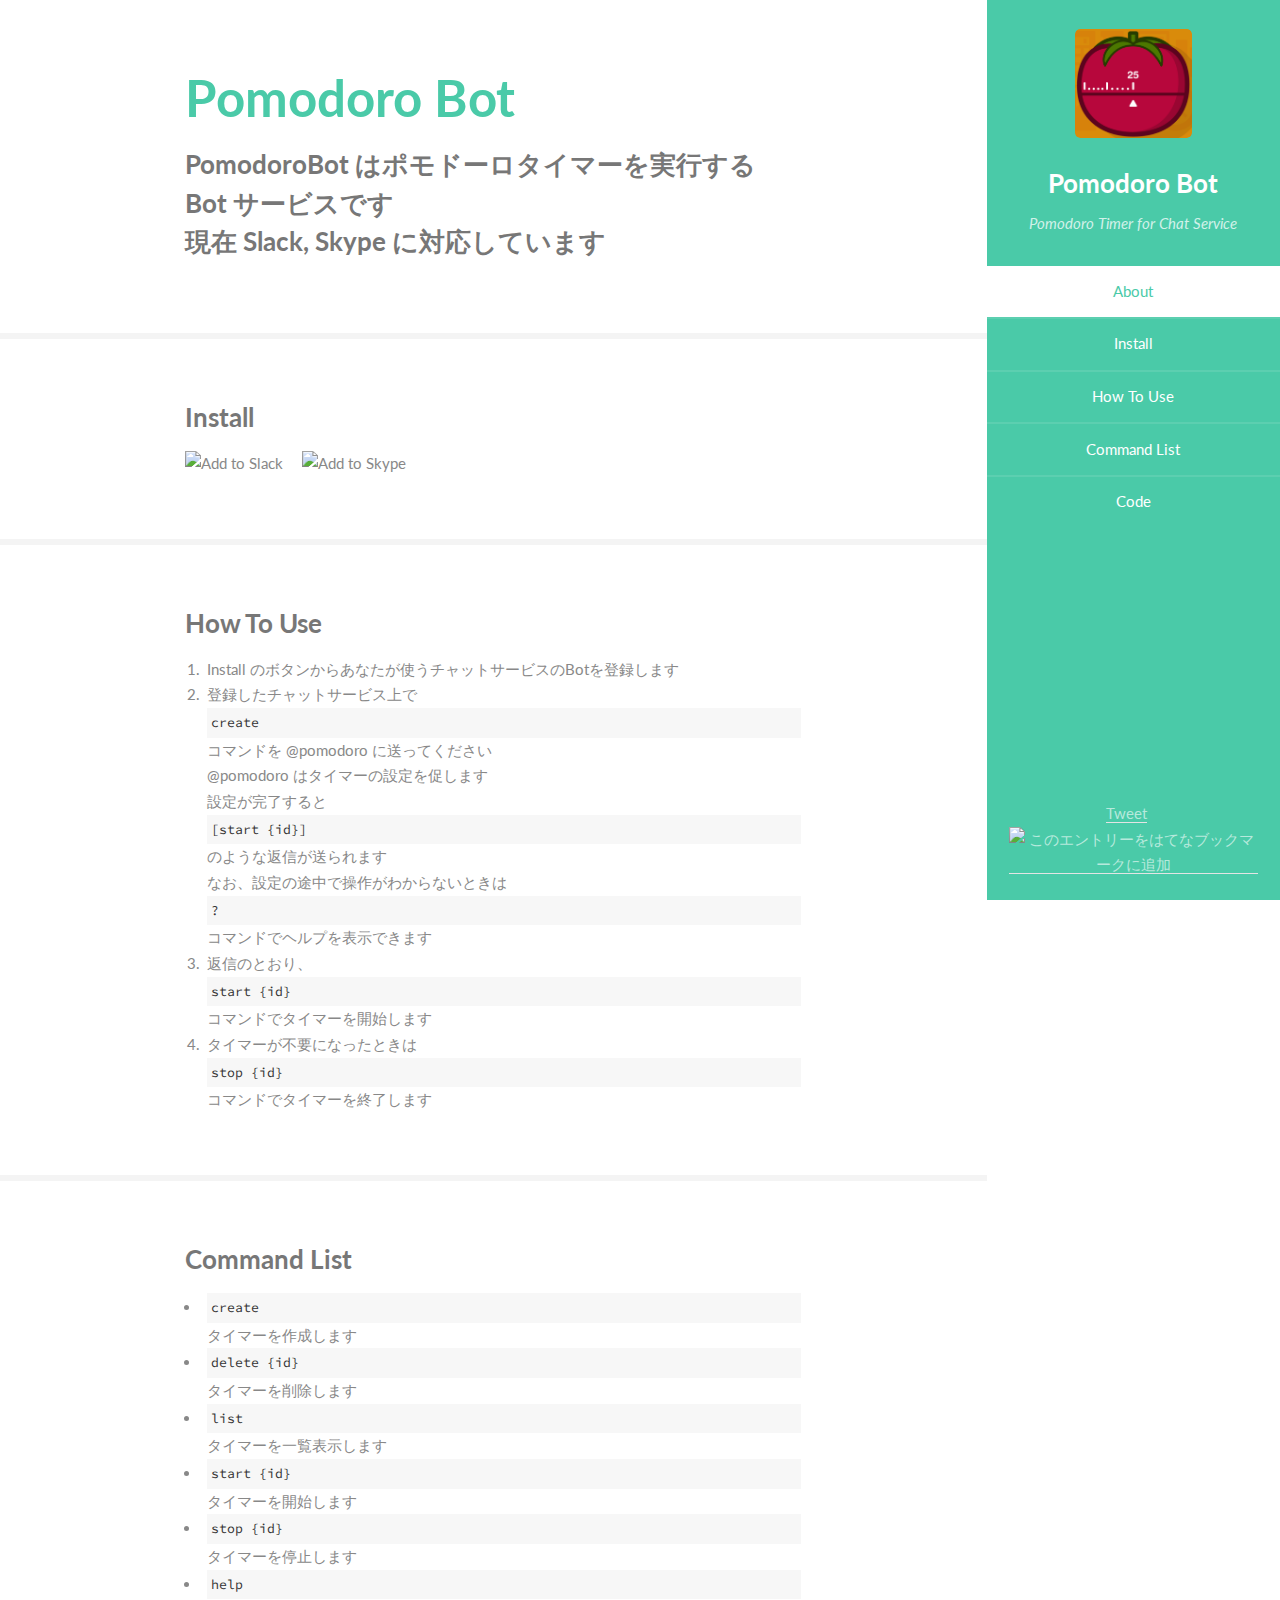
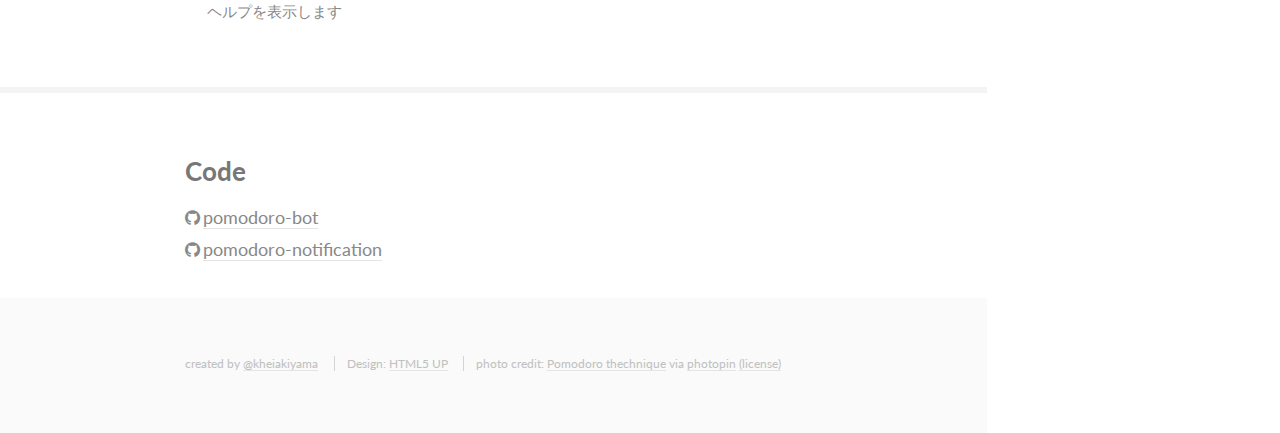
==== commit e65068ac: "ソースコードを追加" ====
--- a/index.htm
+++ b/index.htm
@@ -24,10 +24,11 @@
         </header>
         <nav id="nav">
             <ul>
-                <li><a href="#one" class="active">About</a></li>
-                <li><a href="#two">Install</a></li>
-                <li><a href="#three">How To Use</a></li>
-                <li><a href="#four">Command List</a></li>
+                <li><a href="#about" class="active">About</a></li>
+                <li><a href="#install">Install</a></li>
+                <li><a href="#howto">How To Use</a></li>
+                <li><a href="#command">Command List</a></li>
+                <li><a href="#code">Code</a></li>
             </ul>
         </nav>
         <footer>
@@ -44,7 +45,7 @@
         <!-- Main -->
         <div id="main">
 
-            <section id="one">
+            <section id="about">
                 <div class="container">
                     <header class="major">
                         <h2>Pomodoro Bot</h2>
@@ -56,7 +57,7 @@
                 </div>
             </section>
 
-            <section id="two">
+            <section id="install">
                 <div class="container">
                     <h3>Install</h3>
                     <ul id="bots" class="icons">
@@ -66,7 +67,7 @@
                 </div>
              </section>
                     
-            <section id="three">
+            <section id="howto">
                 <div class="container">
                     <h3>How To Use</h3>
                     <ol>
@@ -89,7 +90,7 @@
                 </div>
             </section>
 
-                <section id="four">
+                <section id="command">
                     <div class="container">
                         <h3>Command List</h3>
                         <ul>
@@ -112,6 +113,13 @@
                                 <pre>help</pre>ヘルプを表示します<br />
                             </li>
                         </ul>
+                    </div>
+                </section>
+                <section id="code">
+                    <div class="container">
+                        <h3>Code</h3>
+                        <div class="icon fa-github"><a href="https://github.com/kheiakiyama/pomodoro-bot">pomodoro-bot</a></div>
+                        <div class="icon fa-github"><a href="https://github.com/kheiakiyama/pomodoro-notification">pomodoro-notification</a></div>
                     </div>
                 </section>
             </div>
--- a/assets/css/main.css
+++ b/assets/css/main.css
@@ -2584,6 +2584,16 @@
 			border-top: 0;
 		}
 
+/* code */
+    #code .fa-github {
+        font-size: 1.2em;
+        margin: 5px 0;
+    }
+
+    #code .fa-github a {
+        margin-left: 3px;
+    }
+
 /* Footer */
 
 	#footer {
@@ -2756,9 +2766,9 @@
 				padding: 44px 0 1px 0;
 			}
 
-		/* One */
-
-			#one:before {
+		/* about */
+
+			#about:before {
 				height: 10em;
 			}
 
@@ -2954,9 +2964,9 @@
 				padding: 2em 0 0 0;
 			}
 
-		/* One */
-
-			#one:before {
+		/* about */
+
+			#about:before {
 				height: 7em;
 			}
 
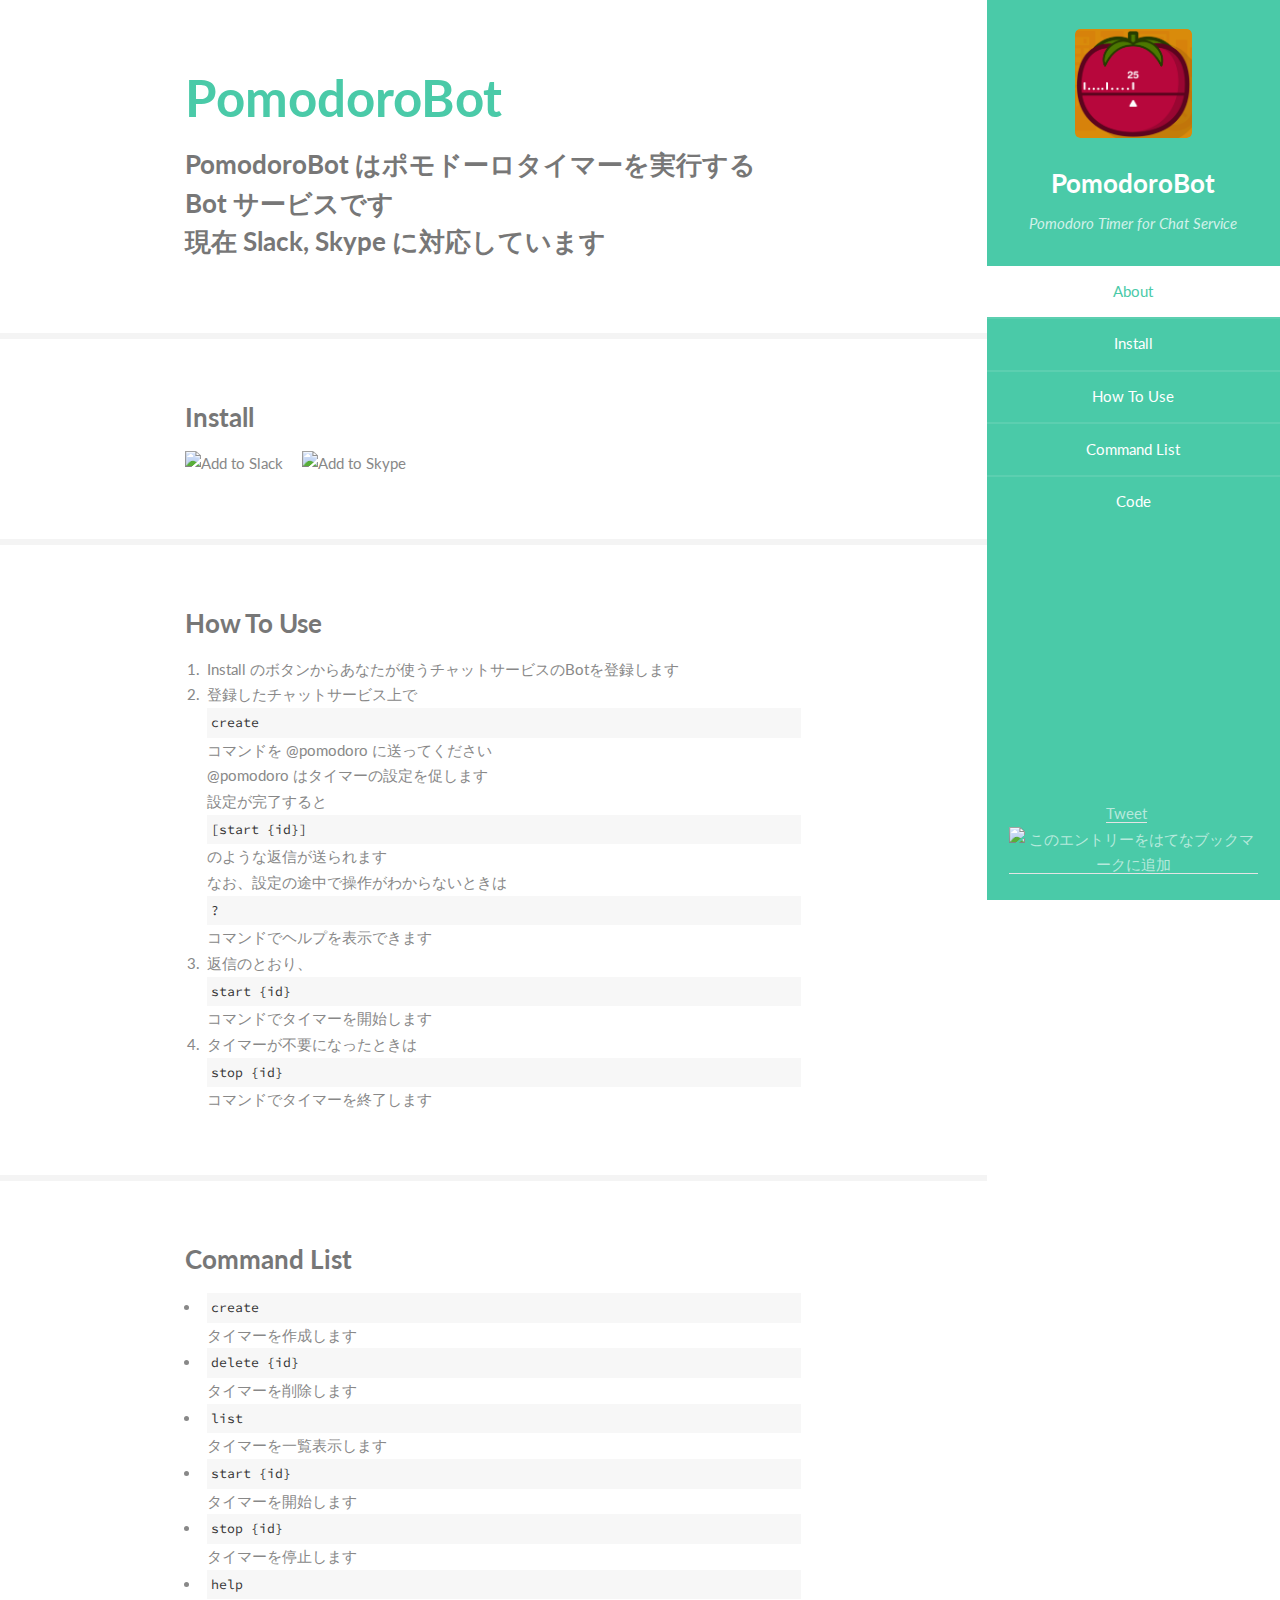
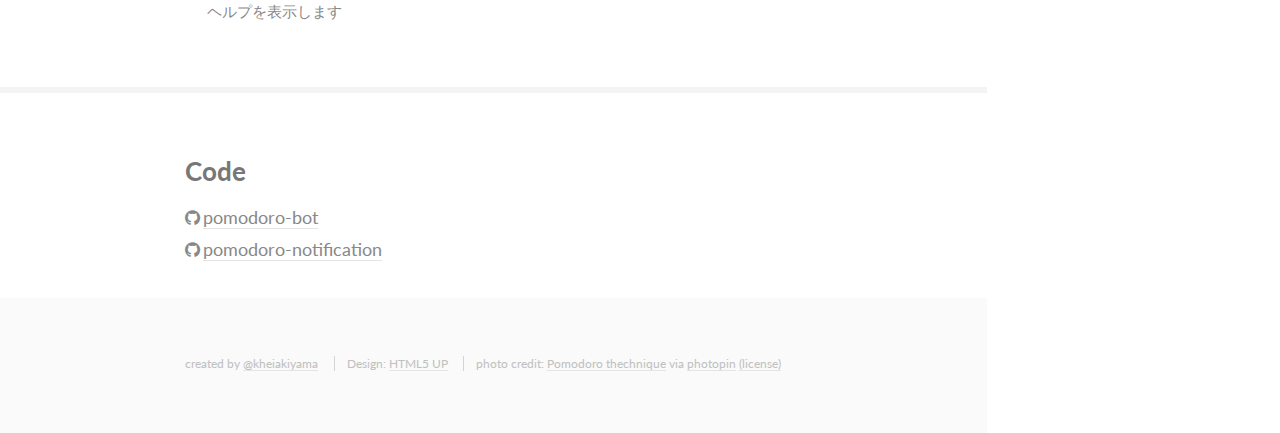
==== commit bc1eca71: "typo" ====
--- a/index.htm
+++ b/index.htm
@@ -6,9 +6,13 @@
 -->
 <html>
 <head>
-    <title>Pomodoro Bot</title>
+    <title>PomodoroBot</title>
     <meta charset="utf-8" />
+    <meta name="description" content="PomodoroBot は Slack や Skype などのチャットサービスで利用できるポモドーロタイマーのボットサービスです" />
     <meta name="viewport" content="width=device-width, initial-scale=1" />
+    <meta name="twitter:card" content="summary" />
+    <meta name="twitter:title" content="PomodoroBot" />
+    <meta name="twitter:description" content="PomodoroBot は Slack や Skype などのチャットサービスで利用できるポモドーロタイマーのボットサービスです" />
     <!--[if lte IE 8]><script src="assets/js/ie/html5shiv.js"></script><![endif]-->
     <link rel="stylesheet" href="assets/css/main.css" />
     <!--[if lte IE 8]><link rel="stylesheet" href="assets/css/ie8.css" /><![endif]-->
@@ -19,7 +23,7 @@
     <section id="header">
         <header>
             <span class="image avatar"><img src="assets/images/pomodoro-logo.png" alt="" /></span>
-            <h1 id="logo"><a href="#">Pomodoro Bot</a></h1>
+            <h1 id="logo"><a href="#">PomodoroBot</a></h1>
             <p>Pomodoro Timer for Chat Service</p>
         </header>
         <nav id="nav">
@@ -34,7 +38,7 @@
         <footer>
             <ul class="icons">
                 <li><a class="twitter-share-button" href="https://twitter.com/share" data-dnt="true">Tweet</a></li>
-                <li><a href="http://b.hatena.ne.jp/entry/https://pomodorobot.azurewebsites.net" class="hatena-bookmark-button" data-hatena-bookmark-title="PomodoroBot" data-hatena-bookmark-layout="standard-noballoon" data-hatena-bookmark-lang="ja" title="このエントリーをはてなブックマークに追加"><img src="https://b.st-hatena.com/images/entry-button/button-only@2x.png" alt="このエントリーをはてなブックマークに追加" width="20" height="20" style="border: none;" /></a><script type="text/javascript" src="https://b.st-hatena.com/js/bookmark_button.js" charset="utf-8" async="async"></script></li>
+                <li><a href="http://b.hatena.ne.jp/entry/https://kheiakiyama.github.io/pomodoro-bot" class="hatena-bookmark-button" data-hatena-bookmark-title="PomodoroBot" data-hatena-bookmark-layout="standard-noballoon" data-hatena-bookmark-lang="ja" title="このエントリーをはてなブックマークに追加"><img src="https://b.st-hatena.com/images/entry-button/button-only@2x.png" alt="このエントリーをはてなブックマークに追加" width="20" height="20" style="border: none;" /></a><script type="text/javascript" src="https://b.st-hatena.com/js/bookmark_button.js" charset="utf-8" async="async"></script></li>
             </ul>
         </footer>
     </section>
@@ -48,7 +52,7 @@
             <section id="about">
                 <div class="container">
                     <header class="major">
-                        <h2>Pomodoro Bot</h2>
+                        <h2>PomodoroBot</h2>
                         <p>
                             PomodoroBot はポモドーロタイマーを実行する Bot サービスです<br />
                             現在 Slack, Skype に対応しています
@@ -148,5 +152,14 @@
     <script>
 window.twttr=(function(d,s,id){var js,fjs=d.getElementsByTagName(s)[0],t=window.twttr||{};if(d.getElementById(id))return;js=d.createElement(s);js.id=id;js.src="https://platform.twitter.com/widgets.js";fjs.parentNode.insertBefore(js,fjs);t._e=[];t.ready=function(f){t._e.push(f);};return t;}(document,"script","twitter-wjs"));
     </script>
+    <script>
+  (function(i,s,o,g,r,a,m){i['GoogleAnalyticsObject']=r;i[r]=i[r]||function(){
+  (i[r].q=i[r].q||[]).push(arguments)},i[r].l=1*new Date();a=s.createElement(o),
+  m=s.getElementsByTagName(o)[0];a.async=1;a.src=g;m.parentNode.insertBefore(a,m)
+  })(window,document,'script','https://www.google-analytics.com/analytics.js','ga');
+
+  ga('create', 'UA-77768562-1', 'auto');
+  ga('send', 'pageview');
+    </script>
 </body>
 </html>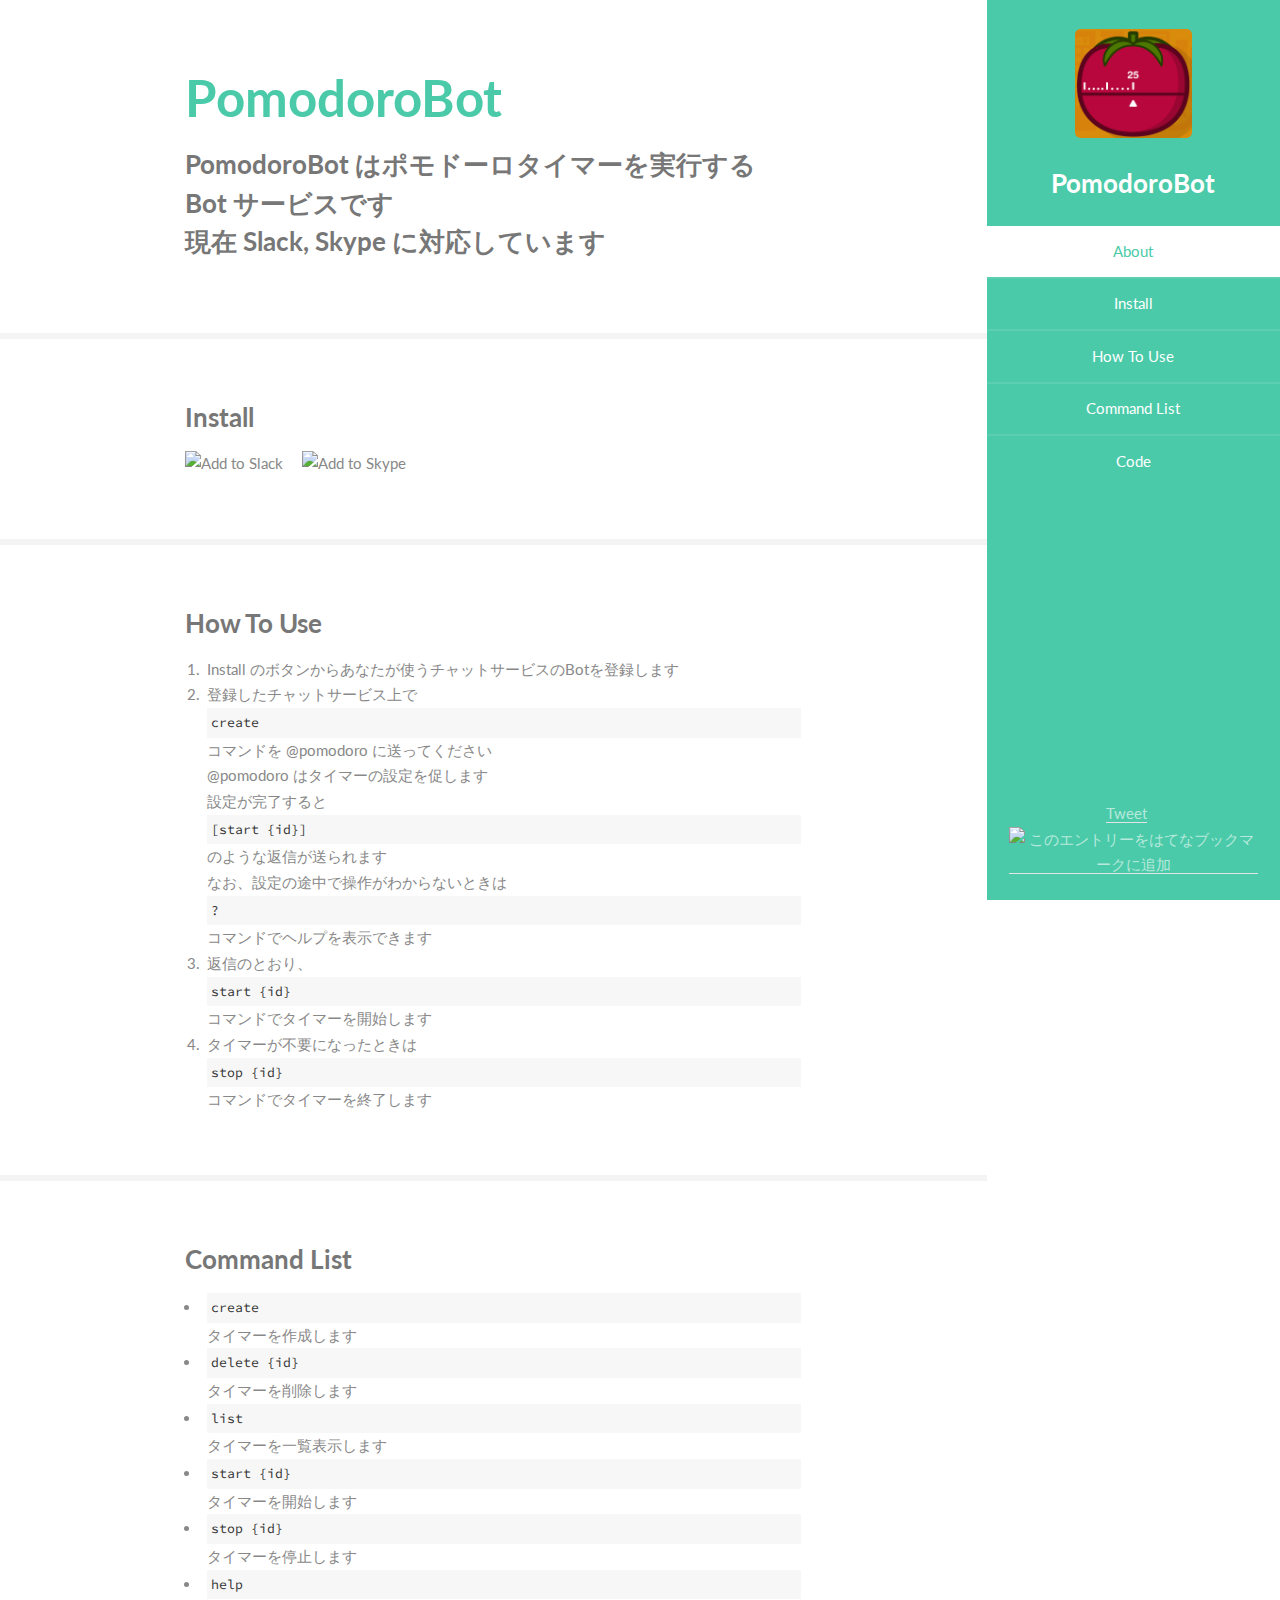
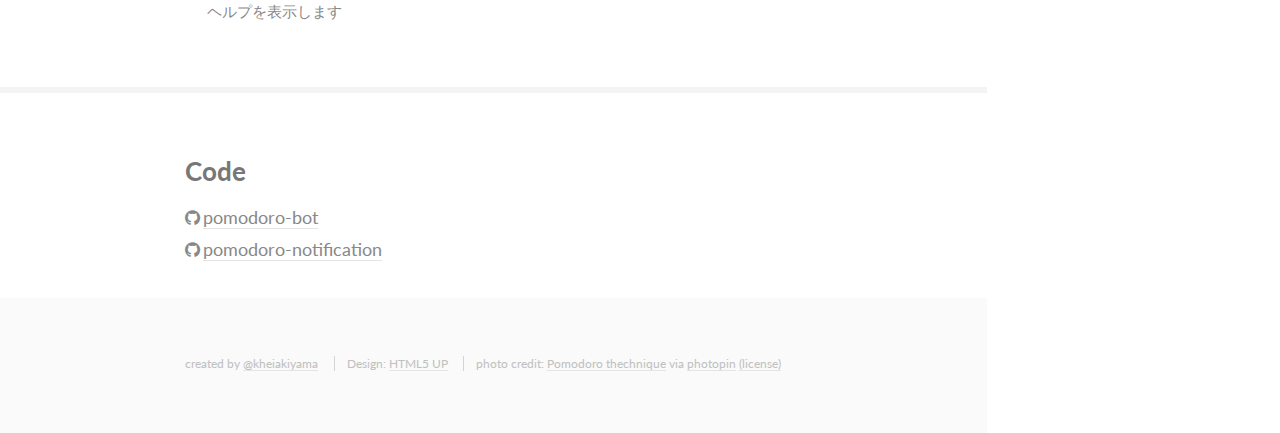
==== commit 8feac19b: "わかりづらい部分は排除" ====
--- a/index.htm
+++ b/index.htm
@@ -24,7 +24,6 @@
         <header>
             <span class="image avatar"><img src="assets/images/pomodoro-logo.png" alt="" /></span>
             <h1 id="logo"><a href="#">PomodoroBot</a></h1>
-            <p>Pomodoro Timer for Chat Service</p>
         </header>
         <nav id="nav">
             <ul>
